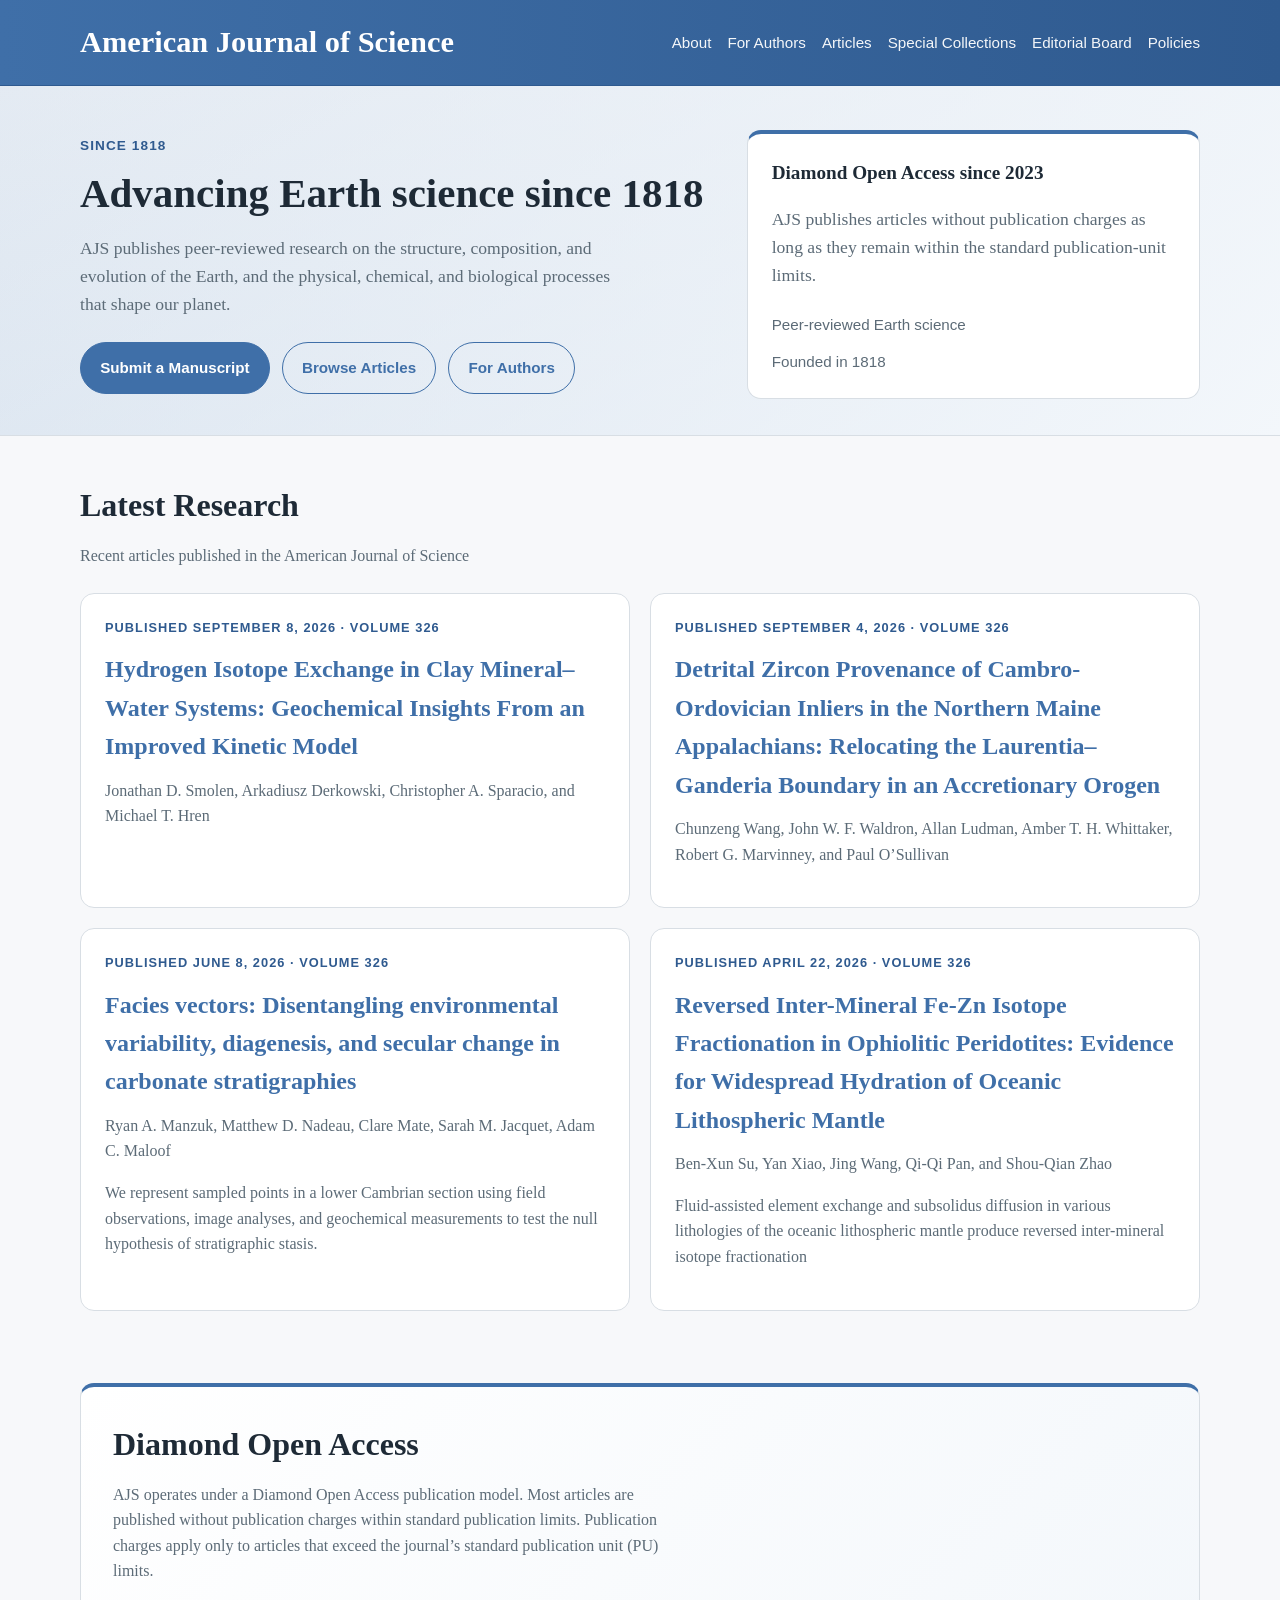
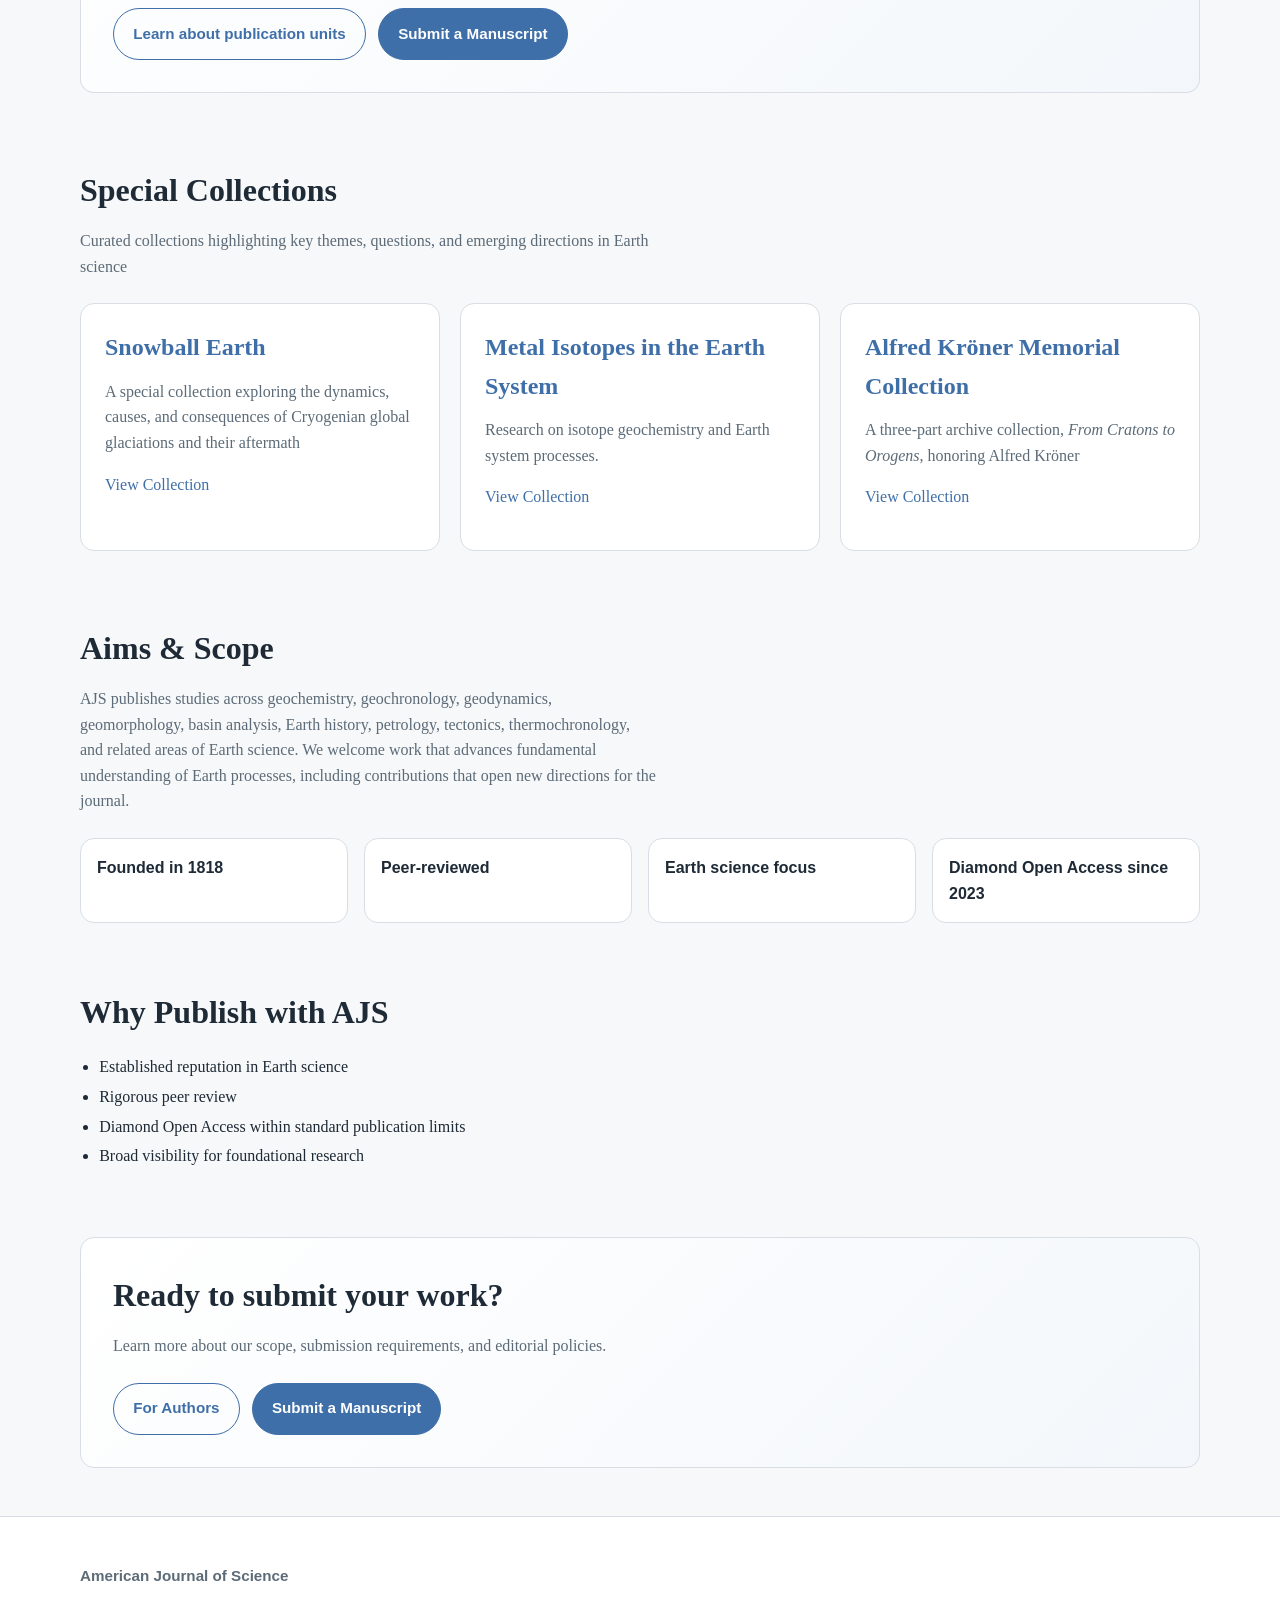
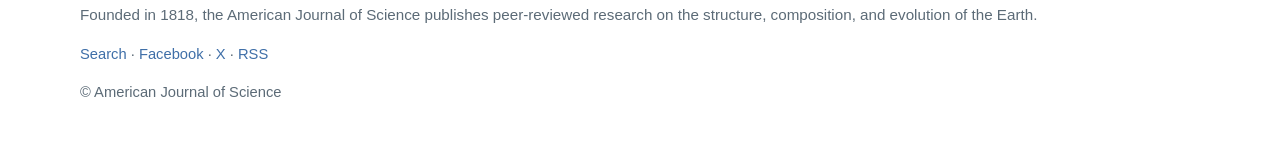
==== index.html @ d503ea94 "Update index.html" ====
<!DOCTYPE html>
<html lang="en">
<head>
  <meta charset="UTF-8" />
  <meta name="viewport" content="width=device-width, initial-scale=1.0" />
  <title>American Journal of Science</title>
  <meta
    name="description"
    content="The American Journal of Science publishes peer-reviewed research on the structure, composition, and evolution of the Earth."
  />
  <link rel="stylesheet" href="styles.css">
</head>
<body>
  <header>
    <div class="container header-inner">
      <p class="site-title">American Journal of Science</p>
      <nav aria-label="Primary">
        <ul>
          <li><a href="/about/">About</a></li>
          <li><a href="/for-authors/">For Authors</a></li>
	  <li class="nav-dropdown">
	    <a href="https://ajsonline.org/articles">Articles</a>
	    <ul class="dropdown-menu">
              <li><a href="https://ajsonline.org/articles">Latest Articles</a></li>
              <li><a href="https://ajsonline.org/issues">Issues</a></li>
              <li><a href="https://ajsonline.org/search">Search Articles</a></li>
	    </ul>
	  </li>
          <li><a href="/special-collections/">Special Collections</a></li>
          <li><a href="/editorial-board/">Editorial Board</a></li>
	  <li><a href="/policies/">Policies</a></li>
        </ul>
      </nav>
    </div>
  </header>

  <section class="hero compact-hero">
    <div class="container hero-grid">
      <div>
        <div class="eyebrow">Since 1818</div>
        <h1>Advancing Earth science since 1818</h1>
        <p>
          AJS publishes peer-reviewed research on the structure, composition, and evolution of the Earth,
          and the physical, chemical, and biological processes that shape our planet.
        </p>
        <div class="button-row">
          <a class="button primary" href="https://ajs.manuscriptmanager.net/">Submit a Manuscript</a>
          <a class="button secondary" href="https://ajsonline.org/articles">Browse Articles</a>
          <a class="button secondary" href="/for-authors/">For Authors</a>
        </div>
      </div>

      <aside class="hero-card" aria-label="Journal highlights">
        <h2>Diamond Open Access since 2023</h2>
        <p>
          AJS publishes articles without publication charges as long as they remain within the standard publication-unit limits.
        </p>
        <ul class="meta-list">
          <li>Peer-reviewed Earth science</li>
     <!--     <li>Diamond Open Access since 2023</li>
          <li>No APC within standard PU limits</li> -->
          <li>Founded in 1818</li>
        </ul>
      </aside>
    </div>
  </section>

  <main>
    <section>
      <div class="container">
        <h2 class="section-heading">Latest Research</h2>
        <p class="section-intro">
          Recent articles published in the American Journal of Science
        </p>

        <div class="cards">
	  <article class="card">
	    <div class="article-meta">
	      Published September 8, 2026 · Volume 326
	    </div>
            <h3><a href="https://ajsonline.org/article/164723">Hydrogen Isotope Exchange in Clay Mineral–Water Systems: Geochemical Insights From an Improved Kinetic Model</a></h3>
            <p>Jonathan D. Smolen, Arkadiusz Derkowski, Christopher A. Sparacio, and Michael T. Hren</p>
          </article>

	   <article class="card">
	    <div class="article-meta">
	      Published September 4, 2026 · Volume 326
	    </div>
            <h3><a href="https://ajsonline.org/article/164826">Detrital Zircon Provenance of Cambro-Ordovician Inliers in the Northern Maine Appalachians: Relocating the Laurentia–Ganderia Boundary in an Accretionary Orogen</a></h3>
            <p>Chunzeng Wang, John W. F. Waldron, Allan Ludman, Amber T. H. Whittaker, Robert G. Marvinney, and Paul O’Sullivan</p>
            <p></p>
          </article>

          <article class="card">
	    <div class="article-meta">
	      Published June 8, 2026 · Volume 326
	    </div>
            <h3><a href="https://ajsonline.org/article/161588">Facies vectors: Disentangling environmental variability, diagenesis, and secular change in carbonate stratigraphies</a></h3>
            <p>Ryan A. Manzuk, Matthew D. Nadeau, Clare Mate, Sarah M. Jacquet, Adam C. Maloof</p>
            <p>We represent sampled points in a lower Cambrian section using field observations, image analyses, and geochemical measurements to test the null hypothesis of stratigraphic stasis.</p>
          </article>
	  

	  <article class="card">
	    <div class="article-meta">
	      Published April 22, 2026 · Volume 326
	    </div>
            <h3><a href="https://ajsonline.org/article/160209">Reversed Inter-Mineral Fe-Zn Isotope Fractionation in Ophiolitic Peridotites: Evidence for Widespread Hydration of Oceanic Lithospheric Mantle</a></h3>
            <p>Ben-Xun Su, Yan Xiao, Jing Wang, Qi-Qi Pan, and Shou-Qian Zhao</p>
            <p>Fluid-assisted element exchange and subsolidus diffusion in various lithologies of the oceanic lithospheric mantle produce reversed inter-mineral isotope fractionation</p>
          </article>
	  
        </div>
      </div>
    </section>
    
    <section>
      <div class="container">
        <div class="cta-panel diamond-panel">
          <h2 class="section-heading">Diamond Open Access</h2>
          <p class="section-intro">
            AJS operates under a Diamond Open Access publication model. Most articles are published
            without publication charges within standard publication limits. Publication charges apply
            only to articles that exceed the journal’s standard publication unit (PU) limits.
          </p>
          <div class="button-row">
            <a class="button secondary" href="/for-authors/#paper-length">Learn about publication units</a>
            <a class="button primary" href="https://ajs.manuscriptmanager.net/">Submit a Manuscript</a>
          </div>
        </div>
      </div>
    </section>

    <section>
      <div class="container">
        <h2 class="section-heading">Special Collections</h2>
        <p class="section-intro">
          Curated collections highlighting key themes, questions, and emerging directions in Earth science
        </p>

        <div class="cards three-col">
          <article class="card">
            <h3><a href="/special-collections/snowball-earth/">Snowball Earth</a></h3>
            <p>
              A special collection exploring the dynamics, causes, and consequences of Cryogenian global glaciations and their aftermath
            </p>
            <p><a href="/special-collections/snowball-earth/">View Collection</a></p>
          </article>
	  <article class="card">
	    <h3><a href="/special-collections/metal-isotopes/">Metal Isotopes in the Earth System</a></h3>
	    <p>
	      Research on isotope geochemistry and Earth system processes.
	    </p>
	    <a href="/special-collections/metal-isotopes/">View Collection</a>
	  </article>
          <article class="card">
            <h3><a href="/special-collections/kroner-memorial/">Alfred Kröner Memorial Collection</a></h3>
            <p>
              A three-part archive collection, <em>From Cratons to Orogens</em>, honoring Alfred Kröner
            </p>
            <p><a href="/special-collections/kroner-memorial/">View Collection</a></p>
          </article>
        </div>
      </div>
    </section>

    <section>
      <div class="container">
        <h2 class="section-heading">Aims &amp; Scope</h2>
        <p class="section-intro">
          AJS publishes studies across geochemistry, geochronology, geodynamics,
          geomorphology, basin analysis, Earth history, petrology, tectonics,
          thermochronology, and related areas of Earth science. We welcome work
          that advances fundamental understanding of Earth processes, including
          contributions that open new directions for the journal.
        </p>
        <div class="badges">
          <div class="badge">Founded in 1818</div>
          <div class="badge">Peer-reviewed</div>
          <div class="badge">Earth science focus</div>
          <div class="badge">Diamond Open Access since 2023</div>
        </div>
      </div>
    </section>

    <section class="why-publish">
      <div class="container">
        <h2 class="section-heading">Why Publish with AJS</h2>
        <ul>
          <li>Established reputation in Earth science</li>
          <li>Rigorous peer review</li>
          <li>Diamond Open Access within standard publication limits</li>
          <li>Broad visibility for foundational research</li>
        </ul>
      </div>
    </section>

    <section>
      <div class="container">
        <div class="cta-panel">
          <h2 class="section-heading">Ready to submit your work?</h2>
          <p class="section-intro">
            Learn more about our scope, submission requirements, and editorial policies.
          </p>
          <div class="button-row">
            <a class="button secondary" href="/for-authors/">For Authors</a>
            <a class="button primary" href="https://ajs.manuscriptmanager.net/">Submit a Manuscript</a>
          </div>
        </div>
      </div>
    </section>
  </main>

  <footer>
    <div class="container">
      <p><strong>American Journal of Science</strong></p>
      <p>
        Founded in 1818, the American Journal of Science publishes peer-reviewed research
        on the structure, composition, and evolution of the Earth.
      </p>
      <p class="small-note footer-links">
      <a href="https://ajsonline.org/search">Search</a> ·
      <a href="https://www.facebook.com/AmJSci">Facebook</a> ·
      <a href="https://x.com/AmJSci">X</a> ·
      <a href="https://ajsonline.org/feed">RSS</a>
      </p>
      <p class="small-note">© American Journal of Science</p>
    </div>
  </footer>
  <button id="back-to-top" type="button">↑ Back to Top</button>
  <script src="script.js"></script>
</body>
</html>
---- styles.css ----
:root {
  --bg: #f7f8fa;
  --surface: #ffffff;
  --text: #1e2a36;
  --muted: #5c6b77;
  --border: #d8dee4;

  /* Yale-inspired palette */
  --yale-blue: #00356b;
  --accent: #3f6fa8;
  --accent-hover: #2f5a8f;
  --accent-light: #e7eff8;
  --accent-very-light: #f3f7fb;

  --max-width: 1120px;
  --radius: 14px;
}

* {
  box-sizing: border-box;
}

body {
  margin: 0;
  font-family: Georgia, "Times New Roman", serif;
  color: var(--text);
  background: var(--bg);
  line-height: 1.6;
}

a {
  color: var(--accent);
  text-decoration: none;
}

a:hover {
  text-decoration: underline;
}

.container {
  width: min(var(--max-width), calc(100% - 2rem));
  margin: 0 auto;
}

header {
  background: linear-gradient(90deg, var(--accent), var(--accent-hover));
  border-bottom: 1px solid var(--accent-hover);
}

.header-inner {
  display: flex;
  align-items: center;
  justify-content: space-between;
  gap: 1rem;
  padding: 1.15rem 0;
}

.site-title {
  font-size: 1.9rem;
  font-weight: 700;
  color: #ffffff;
  margin: 0;
}

.site-title a {
  color: #ffffff !important;
}

nav ul {
  list-style: none;
  display: flex;
  flex-wrap: wrap;
  gap: 1rem;
  padding: 0;
  margin: 0;
}

nav a {
  font-family: Arial, Helvetica, sans-serif;
  font-size: 0.95rem;
  color: #ffffff;
  opacity: 0.95;
}

nav a:hover {
  opacity: 1;
  text-decoration: underline;
}

.nav-dropdown {
  position: relative;
}

.dropdown-menu {
  display: none;
  position: absolute;
  top: 100%;
  right: 0;
  min-width: 220px;
  background: var(--surface);
  border: 1px solid var(--border);
  border-radius: var(--radius);
  box-shadow: 0 12px 30px rgba(30, 42, 54, 0.14);
  padding: 0.5rem;
  z-index: 1000;
}

.dropdown-menu li {
  width: 100%;
}

.dropdown-menu a {
  display: block;
  color: var(--text);
  opacity: 1;
  padding: 0.55rem 0.7rem;
  border-radius: 10px;
}

.dropdown-menu a:hover {
  background: var(--accent-very-light);
  text-decoration: none;
}

.nav-dropdown:hover .dropdown-menu,
.nav-dropdown:focus-within .dropdown-menu {
  display: block;
}

.hero {
  padding: 3.25rem 0 2.75rem;
  background:
    linear-gradient(135deg, rgba(63, 111, 168, 0.14), rgba(243, 247, 251, 0.98)),
    linear-gradient(to bottom, #ffffff, var(--accent-very-light));
  border-bottom: 1px solid var(--border);
}

.compact-hero {
  padding: 2.75rem 0 2.25rem;
}

.hero-grid {
  display: grid;
  grid-template-columns: 1.4fr 1fr;
  gap: 2rem;
  align-items: center;
}

.eyebrow {
  font-family: Arial, Helvetica, sans-serif;
  font-size: 0.85rem;
  text-transform: uppercase;
  letter-spacing: 0.08em;
  color: var(--accent-hover);
  margin-bottom: 0.75rem;
  font-weight: 700;
}

h1 {
  font-size: clamp(2rem, 3.2vw, 2.6rem);
  line-height: 1.2;
  margin: 0 0 1rem;
  color: var(--text);
}

.hero p {
  font-size: 1.1rem;
  max-width: 62ch;
  margin: 0 0 1.5rem;
  color: var(--muted);
}

.button-row {
  display: flex;
  flex-wrap: wrap;
  gap: 0.75rem;
  margin-top: 1rem;
}

.button {
  display: inline-block;
  padding: 0.8rem 1.2rem;
  border-radius: 999px;
  font-family: Arial, Helvetica, sans-serif;
  font-size: 0.95rem;
  font-weight: 600;
  border: 1px solid var(--accent);
  transition: background 0.2s ease, color 0.2s ease, border-color 0.2s ease;
}

.button.primary {
  background: var(--accent);
  color: #fff;
}

.button.primary:hover {
  background: var(--accent-hover);
  border-color: var(--accent-hover);
  text-decoration: none;
}

.button.secondary {
  background: transparent;
  color: var(--accent);
}

.button.secondary:hover {
  background: var(--accent-light);
  text-decoration: none;
}

.hero-card,
.panel,
.article-card,
.note-panel,
.card {
  background: var(--surface);
  border: 1px solid var(--border);
  border-radius: var(--radius);
}

.hero-card,
.panel,
.note-panel,
.card {
  padding: 1.5rem;
}

.hero-card {
  border-top: 4px solid var(--accent);
}

.hero-card h2 {
  margin-top: 0;
  font-size: 1.2rem;
}

.meta-list {
  list-style: none;
  padding: 0;
  margin: 1rem 0 0;
  display: grid;
  gap: 0.75rem;
  font-family: Arial, Helvetica, sans-serif;
  color: var(--muted);
  font-size: 0.95rem;
}

main section {
  padding: 2.25rem 0;
}

main section:first-child {
  padding-top: 2.75rem;
}

main section:last-child {
  padding-bottom: 3rem;
}

.section-heading {
  font-size: 2rem;
  margin: 0 0 0.75rem;
}

.section-intro {
  color: var(--muted);
  max-width: 72ch;
  margin: 0 0 1.5rem;
}

.badges {
  display: grid;
  grid-template-columns: repeat(4, 1fr);
  gap: 1rem;
  margin-top: 1.5rem;
}

.badge {
  background: var(--surface);
  border: 1px solid var(--border);
  border-radius: var(--radius);
  padding: 1rem;
  font-family: Arial, Helvetica, sans-serif;
  font-weight: 600;
}

.cards {
  display: grid;
  grid-template-columns: repeat(2, 1fr);
  gap: 1.25rem;
}

.cards.three-col {
  grid-template-columns: repeat(3, 1fr);
}

.card-label,
.article-meta {
  font-family: Arial, Helvetica, sans-serif;
  font-size: 0.8rem;
  text-transform: uppercase;
  letter-spacing: 0.08em;
  color: var(--accent-hover);
  margin-bottom: 0.75rem;
  font-weight: 700;
}

.card h3 {
  margin: 0 0 0.75rem;
  font-size: 1.5rem;
}

.card p {
  margin: 0 0 1rem;
  color: var(--muted);
  font-size: 1rem;
}

.why-publish {
  padding-top: 1.75rem;
  padding-bottom: 1.75rem;
}

.why-publish .container {
  background: transparent;
}

.why-publish ul {
  margin: 1rem 0 0;
  padding-left: 1.2rem;
}

.why-publish li {
  margin-bottom: 0.25rem;
}

.panel ul {
  margin: 1rem 0 0;
  padding-left: 1.2rem;
}

.cta-panel {
  background: linear-gradient(135deg, var(--surface), var(--accent-very-light));
  border: 1px solid var(--border);
  border-radius: var(--radius);
  padding: 2rem;
}

.diamond-panel {
  border-top: 4px solid var(--accent);
}

.two-column {
  display: grid;
  grid-template-columns: 1.2fr 0.8fr;
  gap: 1.5rem;
  align-items: start;
}

.panel h3 {
  margin-top: 0;
  margin-bottom: 0.75rem;
  font-size: 1.35rem;
}

.panel p,
.panel li {
  color: var(--muted);
}

.articles {
  display: grid;
  gap: 1rem;
}

.article-card {
  padding: 1.25rem;
}

.article-card h3 {
  margin: 0 0 0.5rem;
  font-size: 1.25rem;
}

.article-card p {
  margin: 0.35rem 0;
  color: var(--muted);
}

.small-note {
  font-family: Arial, Helvetica, sans-serif;
  font-size: 0.92rem;
  color: var(--muted);
}

footer {
  border-top: 1px solid var(--border);
  background: var(--surface);
  padding: 2rem 0;
  font-family: Arial, Helvetica, sans-serif;
  font-size: 0.95rem;
  color: var(--muted);
}

#back-to-top {
  position: fixed;
  right: 1.5rem;
  bottom: 1.5rem;
  z-index: 999;
  opacity: 0;
  pointer-events: none;
  transform: translateY(10px);
  background: rgba(231, 239, 248, 0.92);
  color: var(--accent-hover);
  border: 1px solid var(--border);
  border-radius: 16px;
  padding: 0.8rem 1rem;
  font-family: Arial, Helvetica, sans-serif;
  font-size: 0.95rem;
  font-weight: 700;
  cursor: pointer;
  box-shadow: 0 8px 24px rgba(30, 42, 54, 0.12);
  transition: opacity 0.2s ease, transform 0.2s ease, background 0.2s ease;
}

#back-to-top.show {
  opacity: 1;
  pointer-events: auto;
  transform: translateY(0);
}

#back-to-top:hover {
  background: var(--accent-light);
}

@media (max-width: 900px) {
  .hero-grid,
  .badges,
  .cards,
  .cards.three-col,
  .two-column {
    grid-template-columns: 1fr;
  }

  .header-inner {
    flex-direction: column;
    align-items: flex-start;
  }

  .dropdown-menu {
    position: static;
    box-shadow: none;
    margin-top: 0.5rem;
  }
}
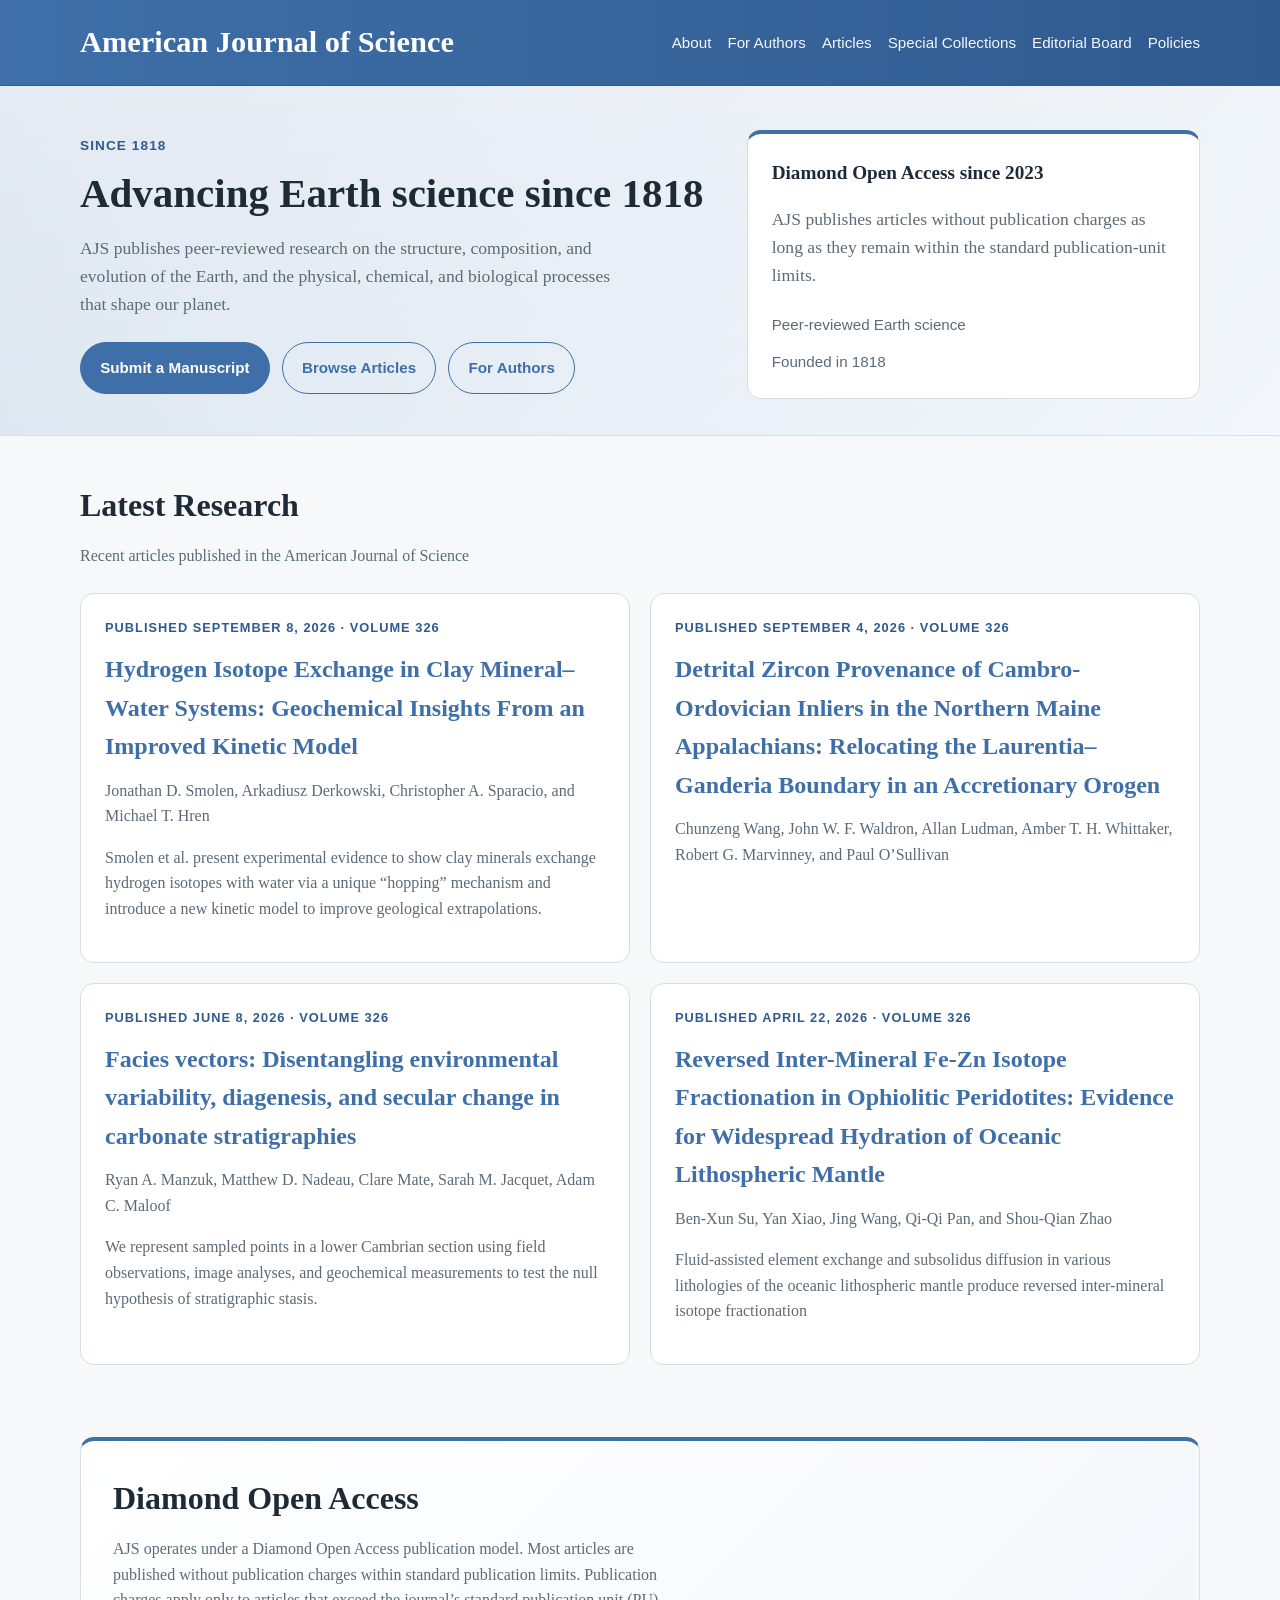
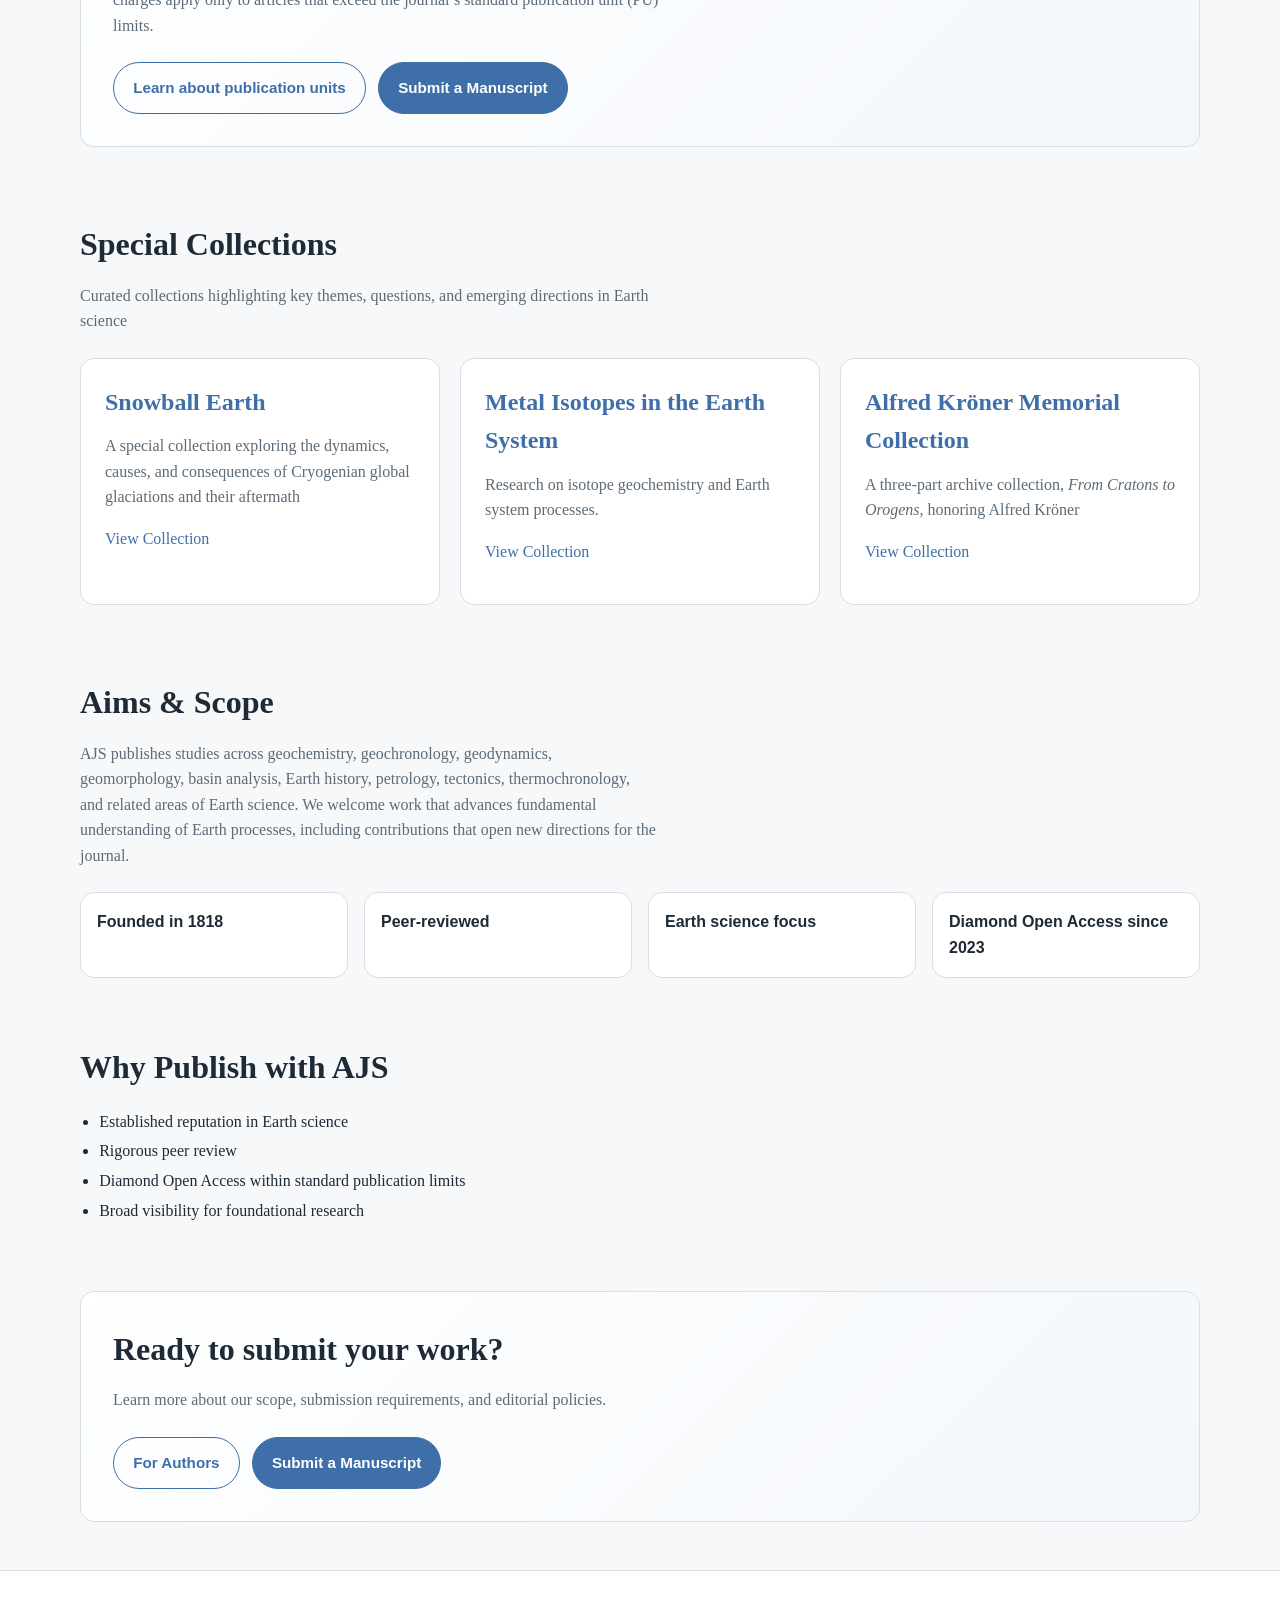
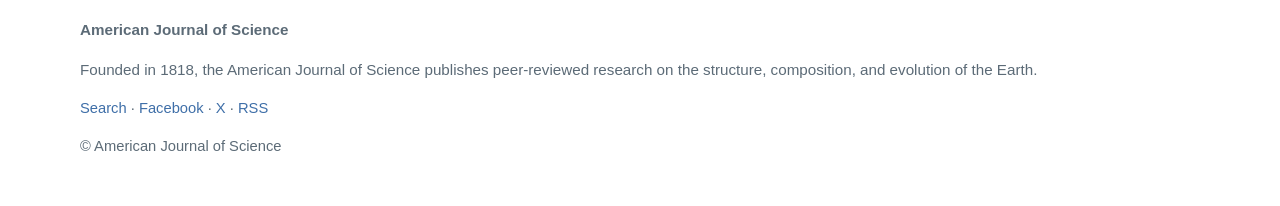
==== commit 1c8a0892: "Update index.html" ====
--- a/index.html
+++ b/index.html
@@ -80,8 +80,10 @@
 	    </div>
             <h3><a href="https://ajsonline.org/article/164723">Hydrogen Isotope Exchange in Clay Mineral–Water Systems: Geochemical Insights From an Improved Kinetic Model</a></h3>
             <p>Jonathan D. Smolen, Arkadiusz Derkowski, Christopher A. Sparacio, and Michael T. Hren</p>
-          </article>
-
+	    <p>Smolen et al. present experimental evidence to show clay minerals exchange hydrogen isotopes with water via a unique “hopping” mechanism and introduce a new kinetic model to improve geological extrapolations.</p>
+          </article>
+
+	  
 	   <article class="card">
 	    <div class="article-meta">
 	      Published September 4, 2026 · Volume 326
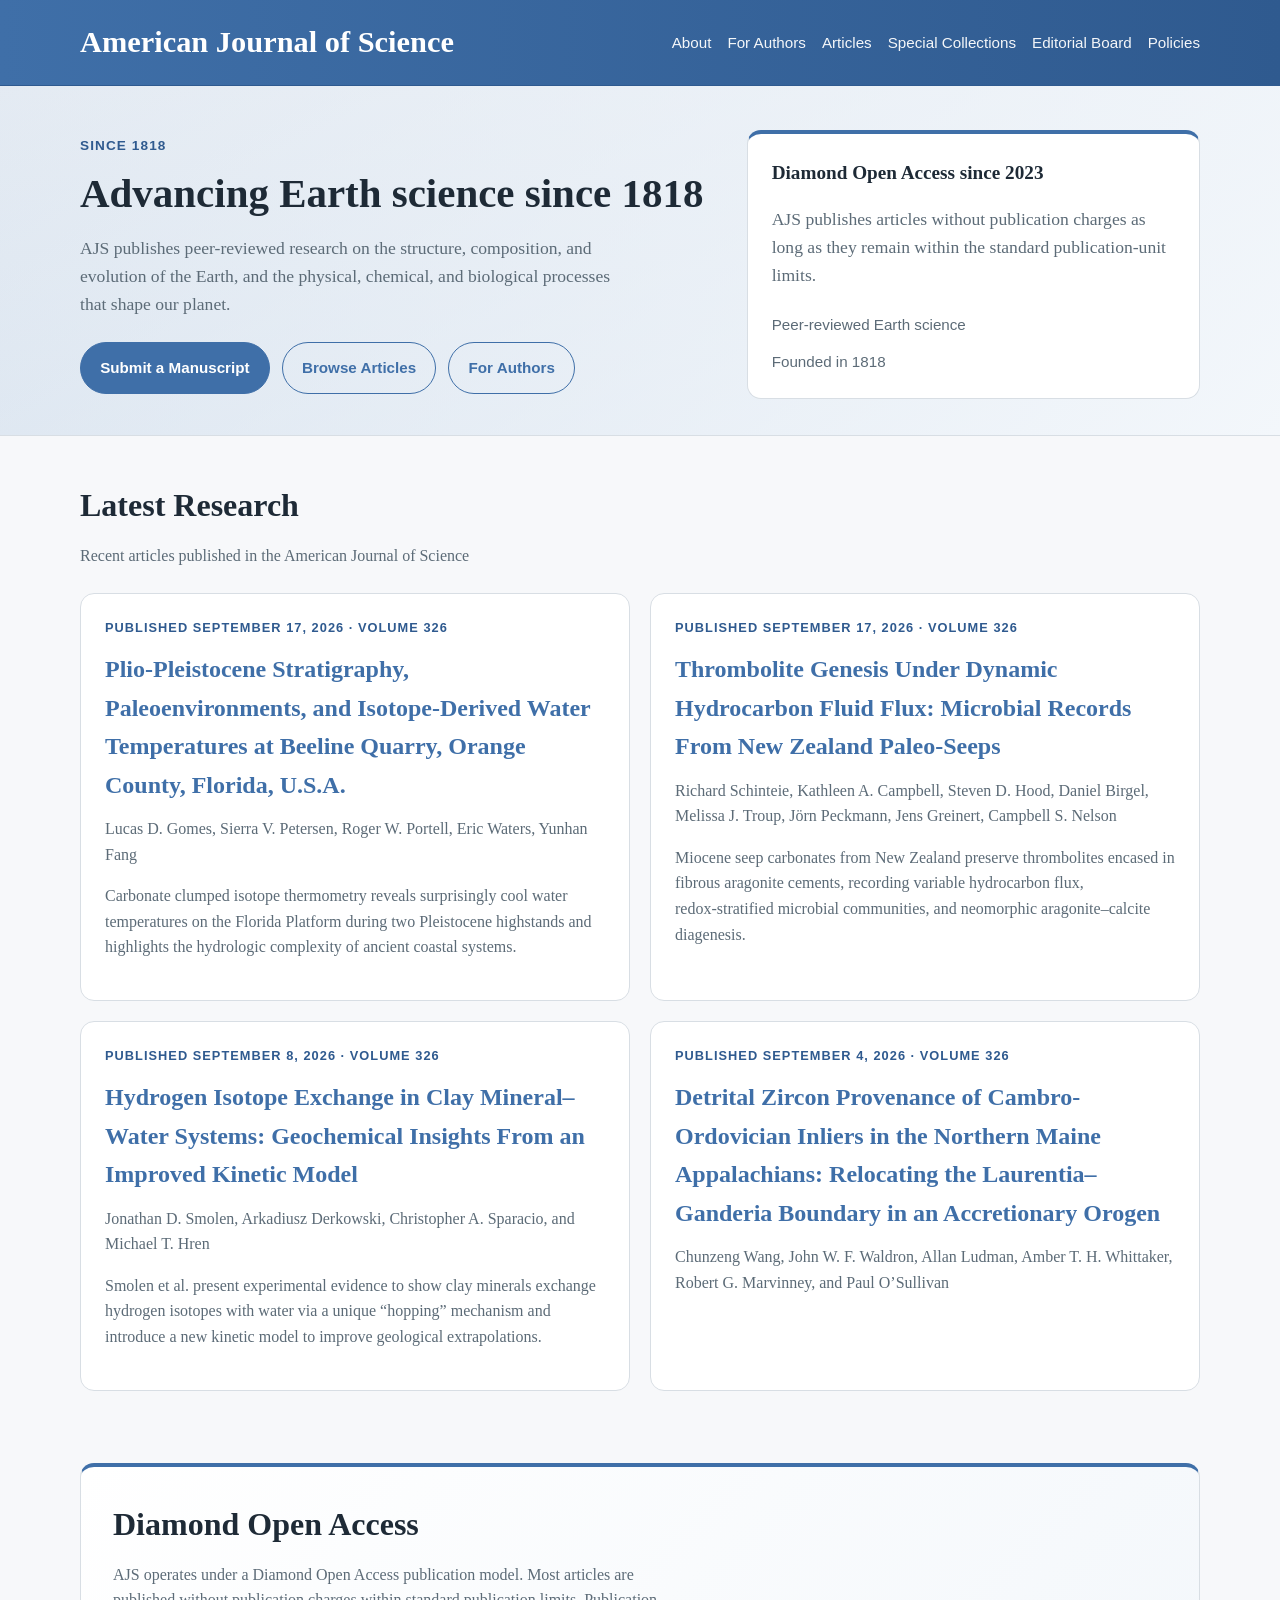
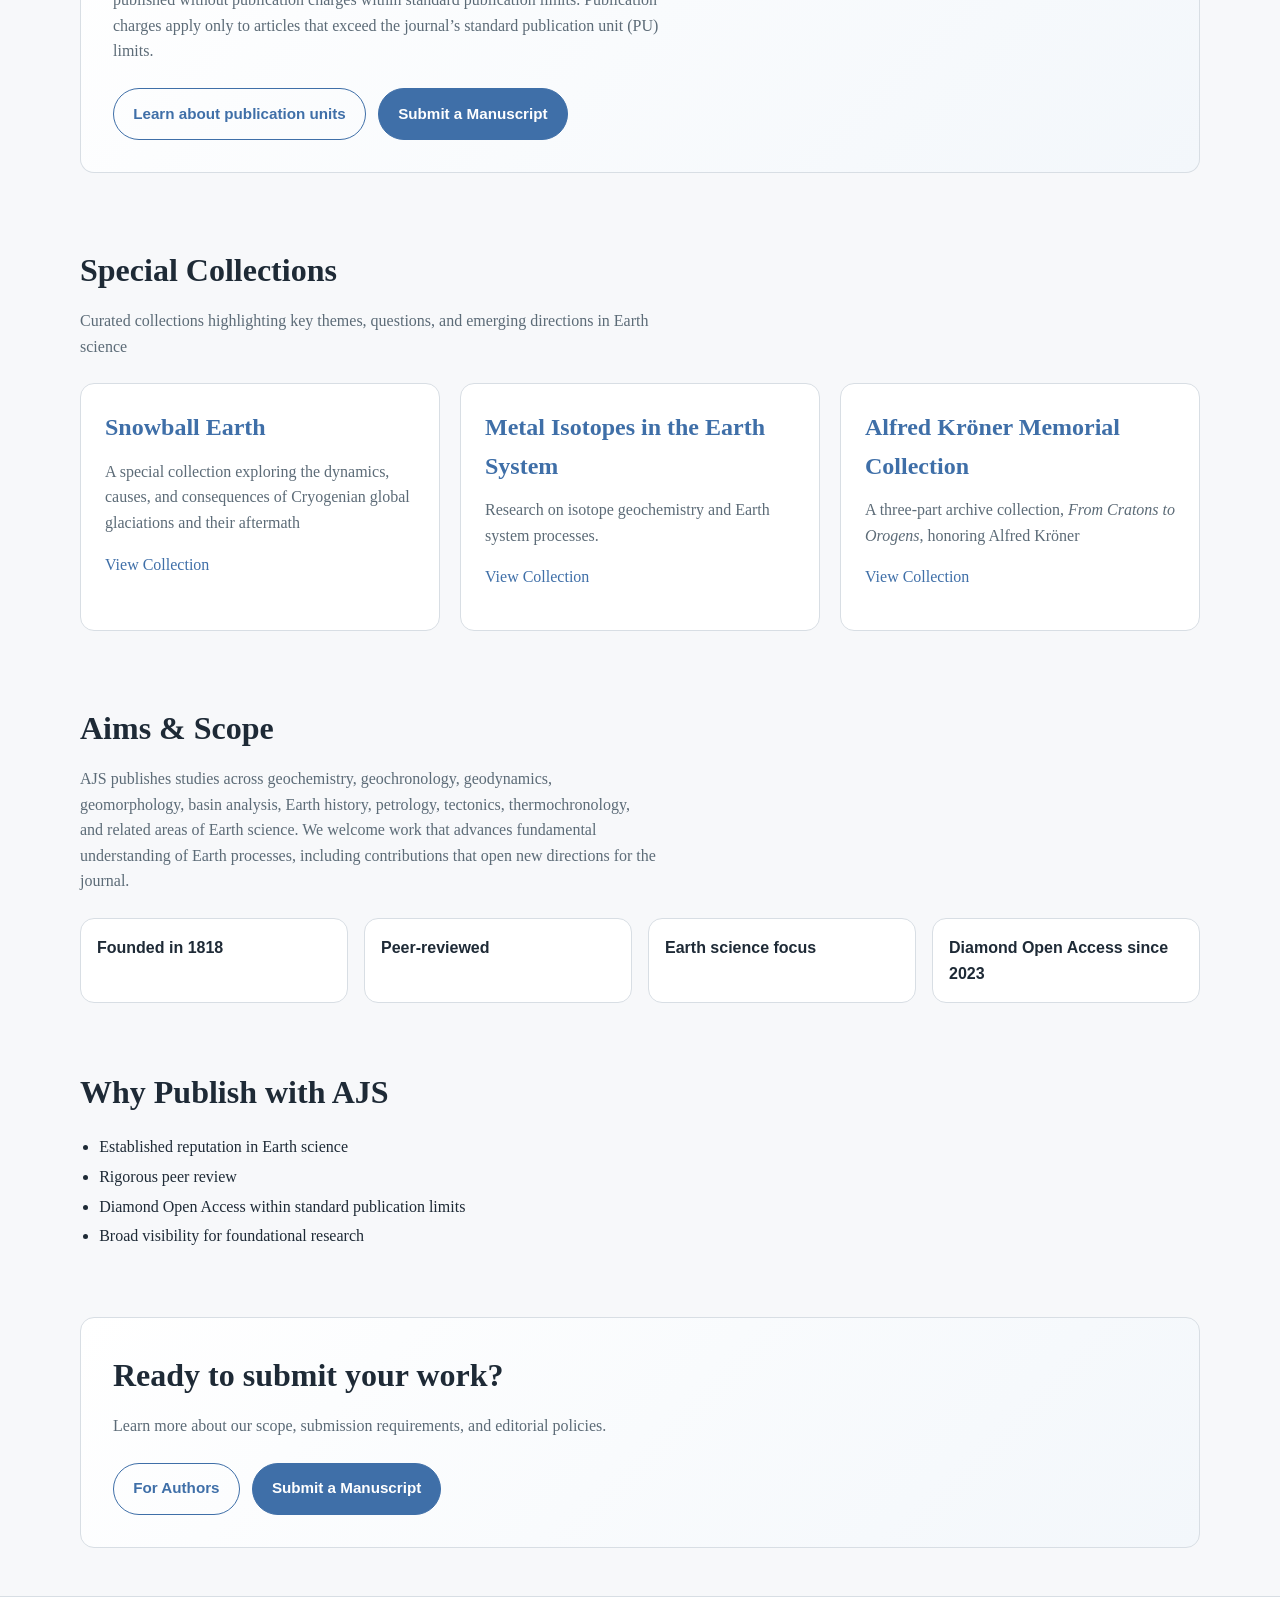
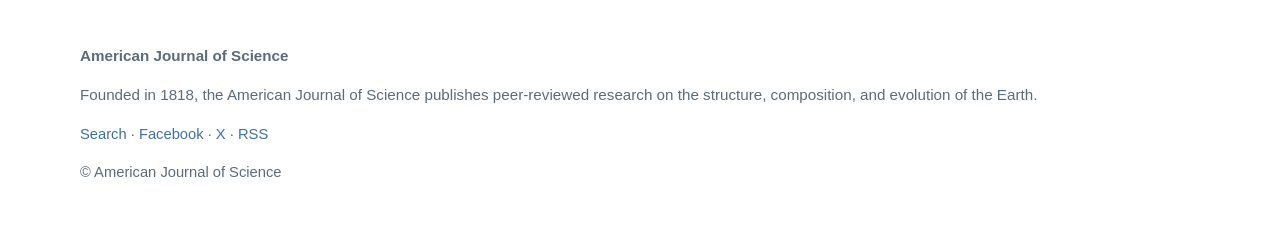
==== commit 80a29362: "update 9/17/2026" ====
--- a/index.html
+++ b/index.html
@@ -74,6 +74,26 @@
         </p>
 
         <div class="cards">
+	  
+          <article class="card">
+	    <div class="article-meta">
+	      Published September 17, 2026 · Volume 326
+	    </div>
+            <h3><a href="https://ajsonline.org/article/167511">Plio-Pleistocene Stratigraphy, Paleoenvironments, and Isotope-Derived Water Temperatures at Beeline Quarry, Orange County, Florida, U.S.A.</a></h3>
+            <p>Lucas D. Gomes, Sierra V. Petersen, Roger W. Portell, Eric Waters, Yunhan Fang</p>
+            <p>Carbonate clumped isotope thermometry reveals surprisingly cool water temperatures on the Florida Platform during two Pleistocene highstands and highlights the hydrologic complexity of ancient coastal systems.</p>
+          </article>
+	  
+
+	  <article class="card">
+	    <div class="article-meta">
+	      Published September 17, 2026 · Volume 326
+	    </div>
+            <h3><a href="https://ajsonline.org/article/166129">Thrombolite Genesis Under Dynamic Hydrocarbon Fluid Flux: Microbial Records From New Zealand Paleo-Seeps</a></h3>
+            <p>Richard Schinteie, Kathleen A. Campbell, Steven D. Hood, Daniel Birgel, Melissa J. Troup, Jörn Peckmann, Jens Greinert, Campbell S. Nelson</p>
+            <p>Miocene seep carbonates from New Zealand preserve thrombolites encased in fibrous aragonite cements, recording variable hydrocarbon flux, redox‑stratified microbial communities, and neomorphic aragonite–calcite diagenesis.</p>
+          </article>
+
 	  <article class="card">
 	    <div class="article-meta">
 	      Published September 8, 2026 · Volume 326
@@ -93,24 +113,7 @@
             <p></p>
           </article>
 
-          <article class="card">
-	    <div class="article-meta">
-	      Published June 8, 2026 · Volume 326
-	    </div>
-            <h3><a href="https://ajsonline.org/article/161588">Facies vectors: Disentangling environmental variability, diagenesis, and secular change in carbonate stratigraphies</a></h3>
-            <p>Ryan A. Manzuk, Matthew D. Nadeau, Clare Mate, Sarah M. Jacquet, Adam C. Maloof</p>
-            <p>We represent sampled points in a lower Cambrian section using field observations, image analyses, and geochemical measurements to test the null hypothesis of stratigraphic stasis.</p>
-          </article>
-	  
-
-	  <article class="card">
-	    <div class="article-meta">
-	      Published April 22, 2026 · Volume 326
-	    </div>
-            <h3><a href="https://ajsonline.org/article/160209">Reversed Inter-Mineral Fe-Zn Isotope Fractionation in Ophiolitic Peridotites: Evidence for Widespread Hydration of Oceanic Lithospheric Mantle</a></h3>
-            <p>Ben-Xun Su, Yan Xiao, Jing Wang, Qi-Qi Pan, and Shou-Qian Zhao</p>
-            <p>Fluid-assisted element exchange and subsolidus diffusion in various lithologies of the oceanic lithospheric mantle produce reversed inter-mineral isotope fractionation</p>
-          </article>
+
 	  
         </div>
       </div>
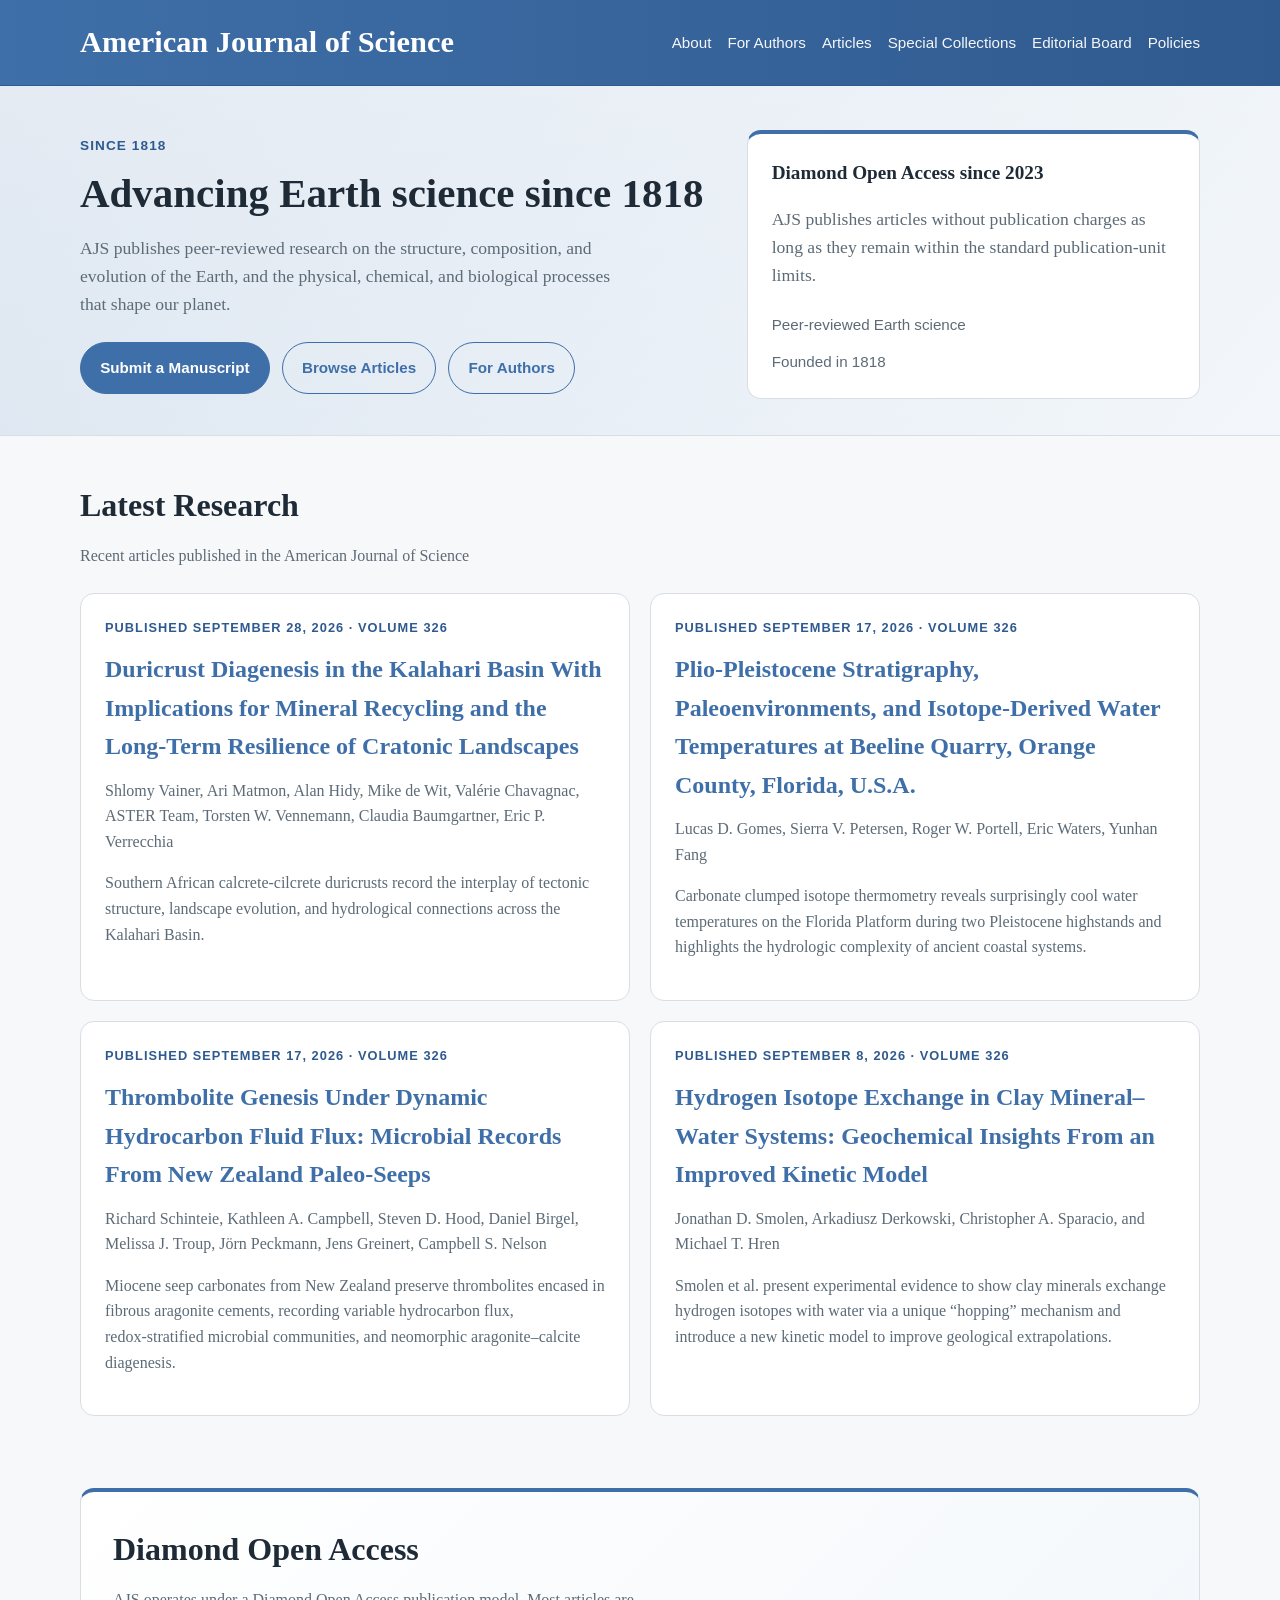
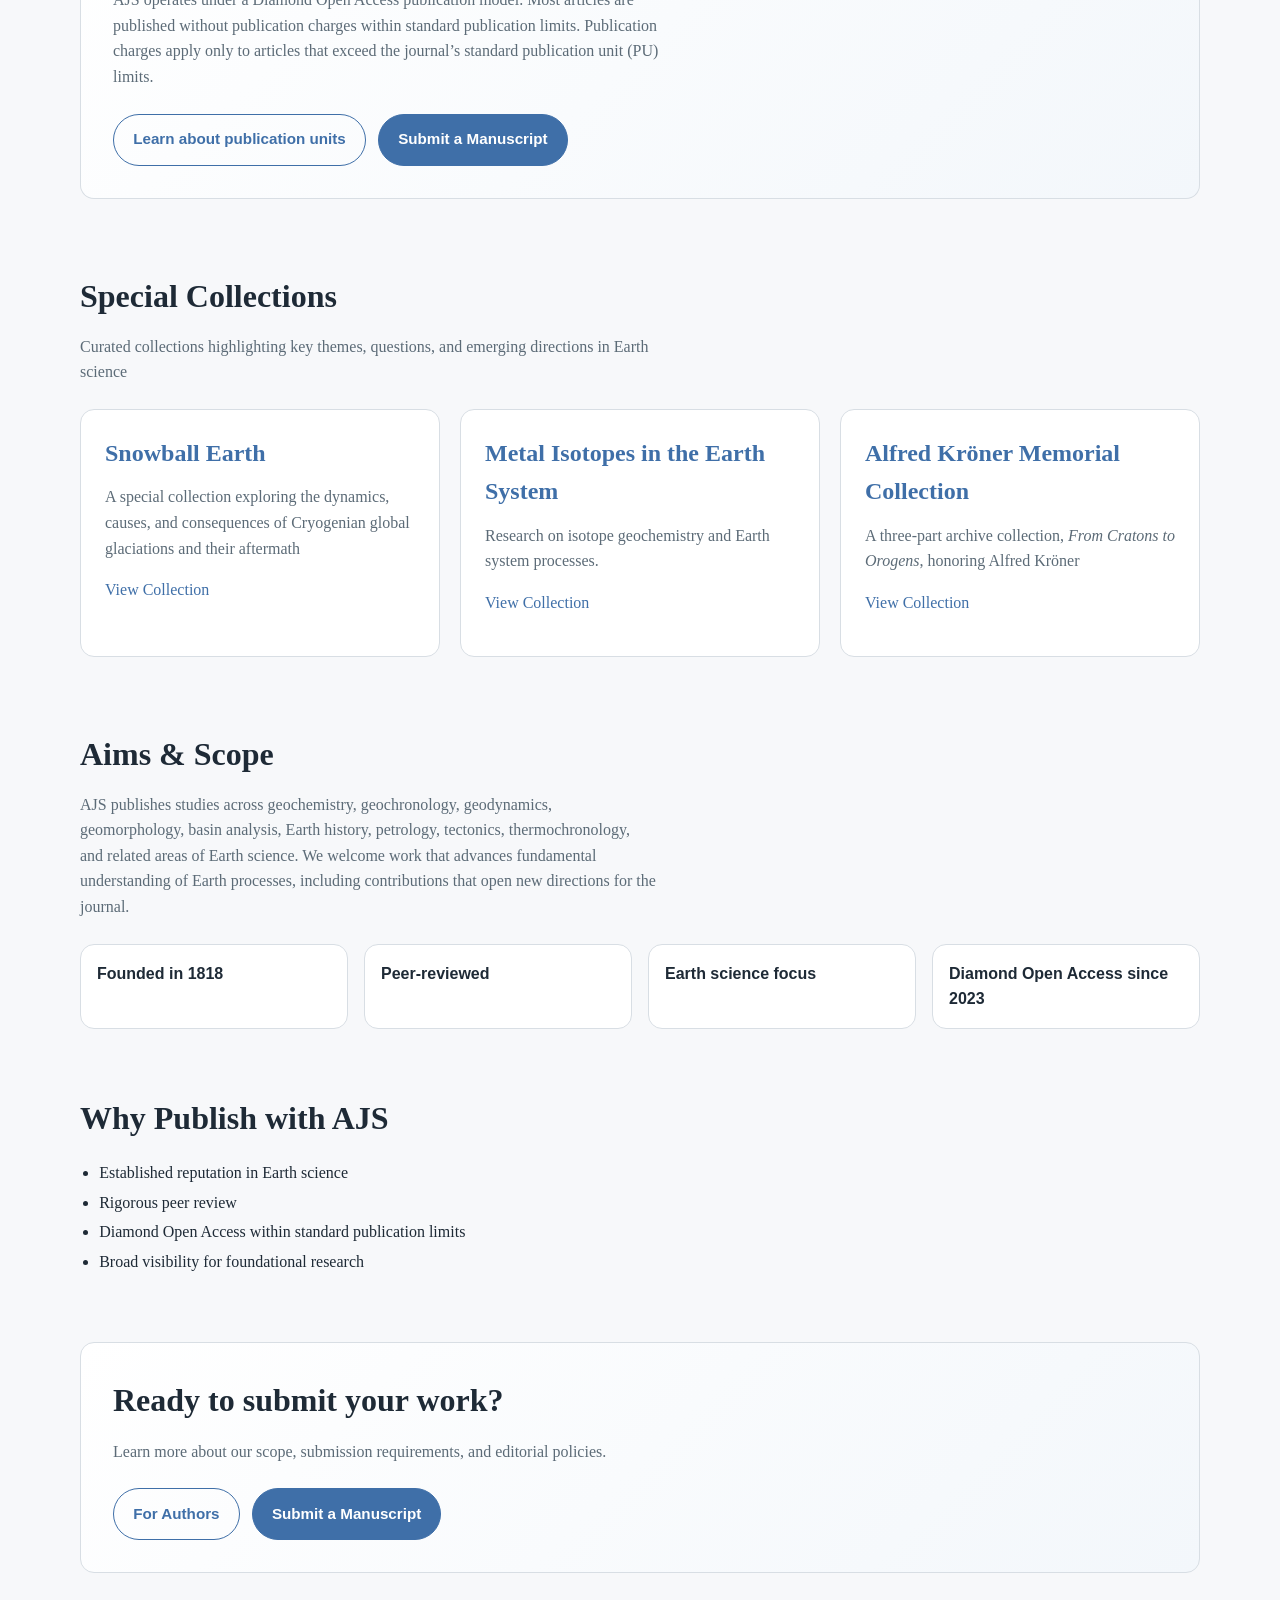
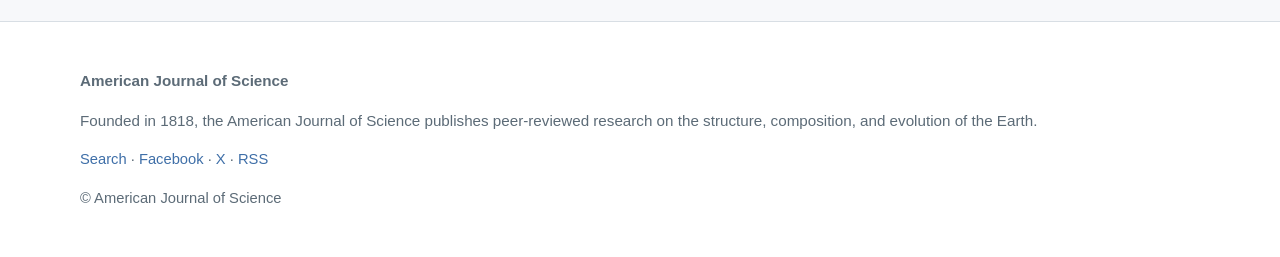
==== commit b75c48cf: "Update index.html" ====
--- a/index.html
+++ b/index.html
@@ -74,6 +74,15 @@
         </p>
 
         <div class="cards">
+
+	  <article class="card">
+	    <div class="article-meta">
+	      Published September 28, 2026 · Volume 326
+	    </div>
+            <h3><a href="https://ajsonline.org/article/168523">Duricrust Diagenesis in the Kalahari Basin With Implications for Mineral Recycling and the Long-Term Resilience of Cratonic Landscapes</a></h3>
+            <p>Shlomy Vainer, Ari Matmon, Alan Hidy, Mike de Wit, Valérie Chavagnac, ASTER Team, Torsten W. Vennemann, Claudia Baumgartner, Eric P. Verrecchia</p>
+            <p>Southern African calcrete-cilcrete duricrusts record the interplay of tectonic structure,  landscape evolution, and hydrological connections across the Kalahari Basin.</p>
+          </article>
 	  
           <article class="card">
 	    <div class="article-meta">
@@ -104,14 +113,6 @@
           </article>
 
 	  
-	   <article class="card">
-	    <div class="article-meta">
-	      Published September 4, 2026 · Volume 326
-	    </div>
-            <h3><a href="https://ajsonline.org/article/164826">Detrital Zircon Provenance of Cambro-Ordovician Inliers in the Northern Maine Appalachians: Relocating the Laurentia–Ganderia Boundary in an Accretionary Orogen</a></h3>
-            <p>Chunzeng Wang, John W. F. Waldron, Allan Ludman, Amber T. H. Whittaker, Robert G. Marvinney, and Paul O’Sullivan</p>
-            <p></p>
-          </article>
 
 
 	  
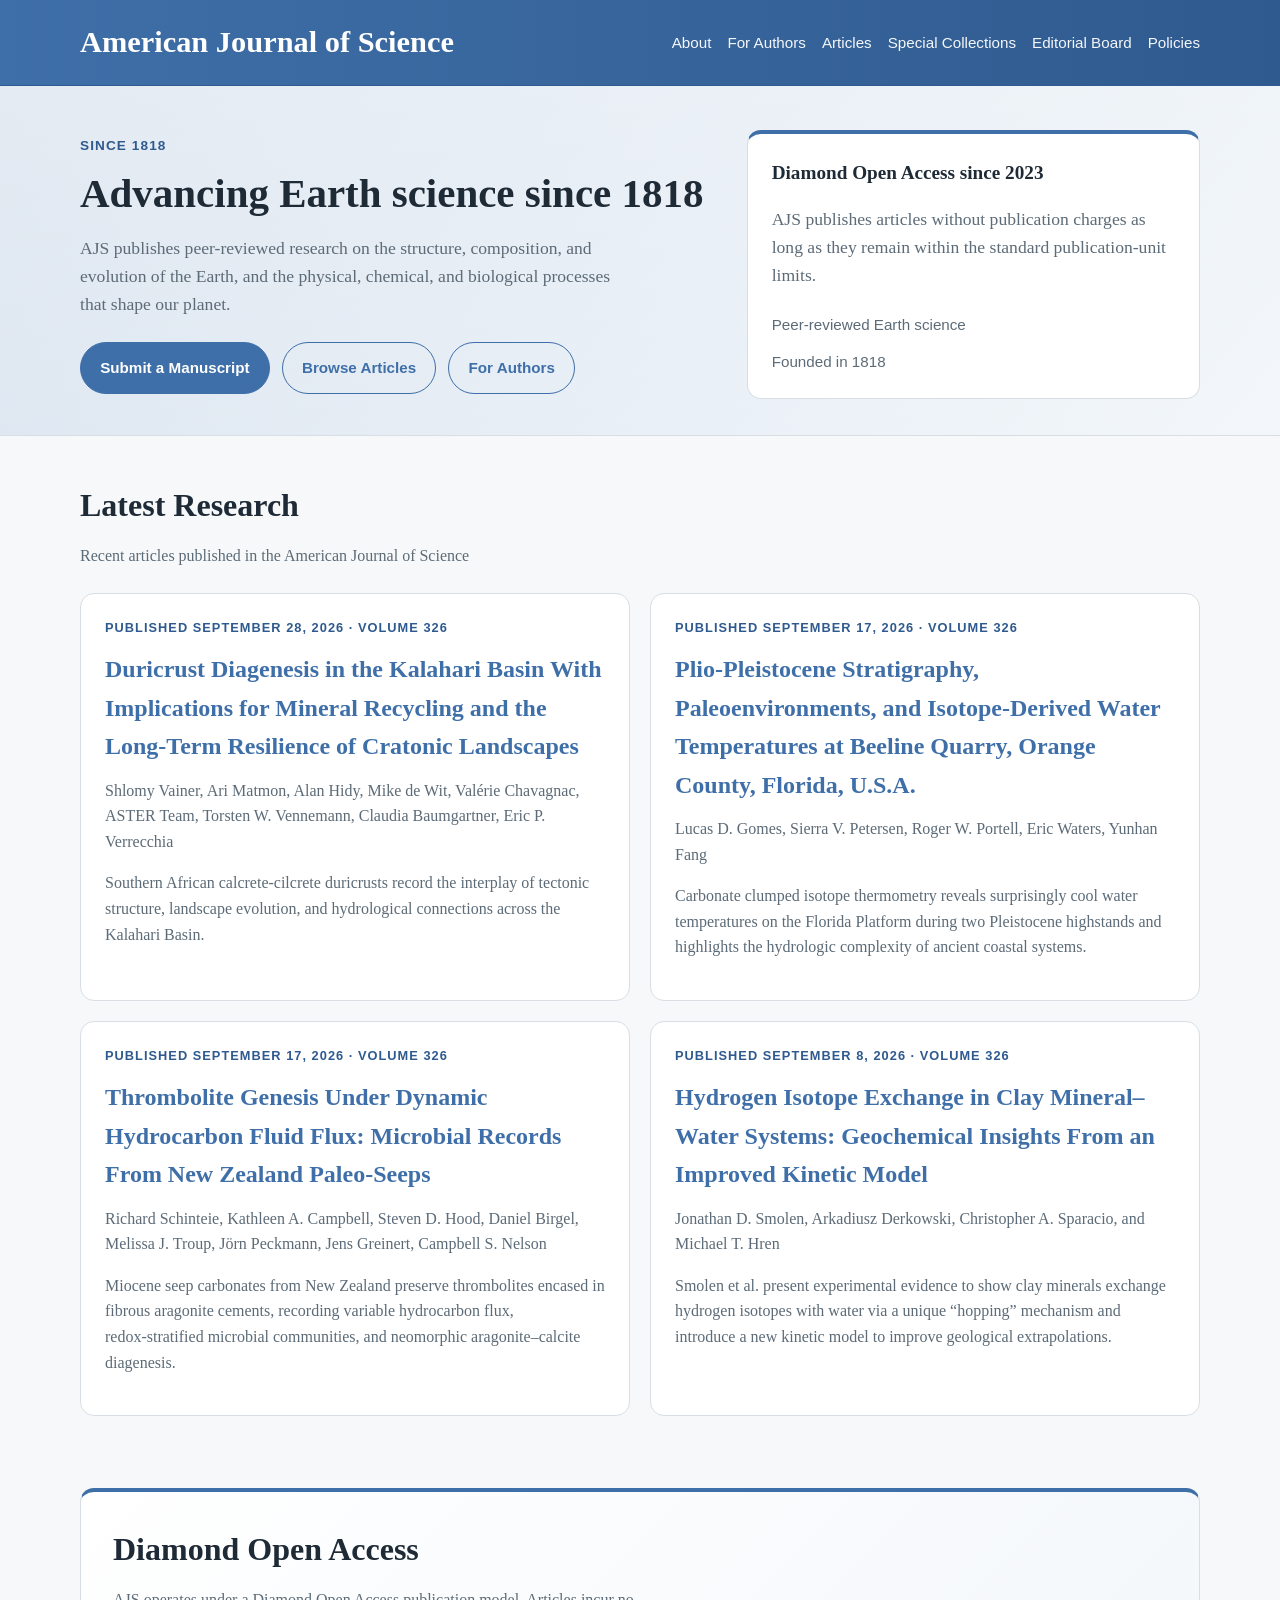
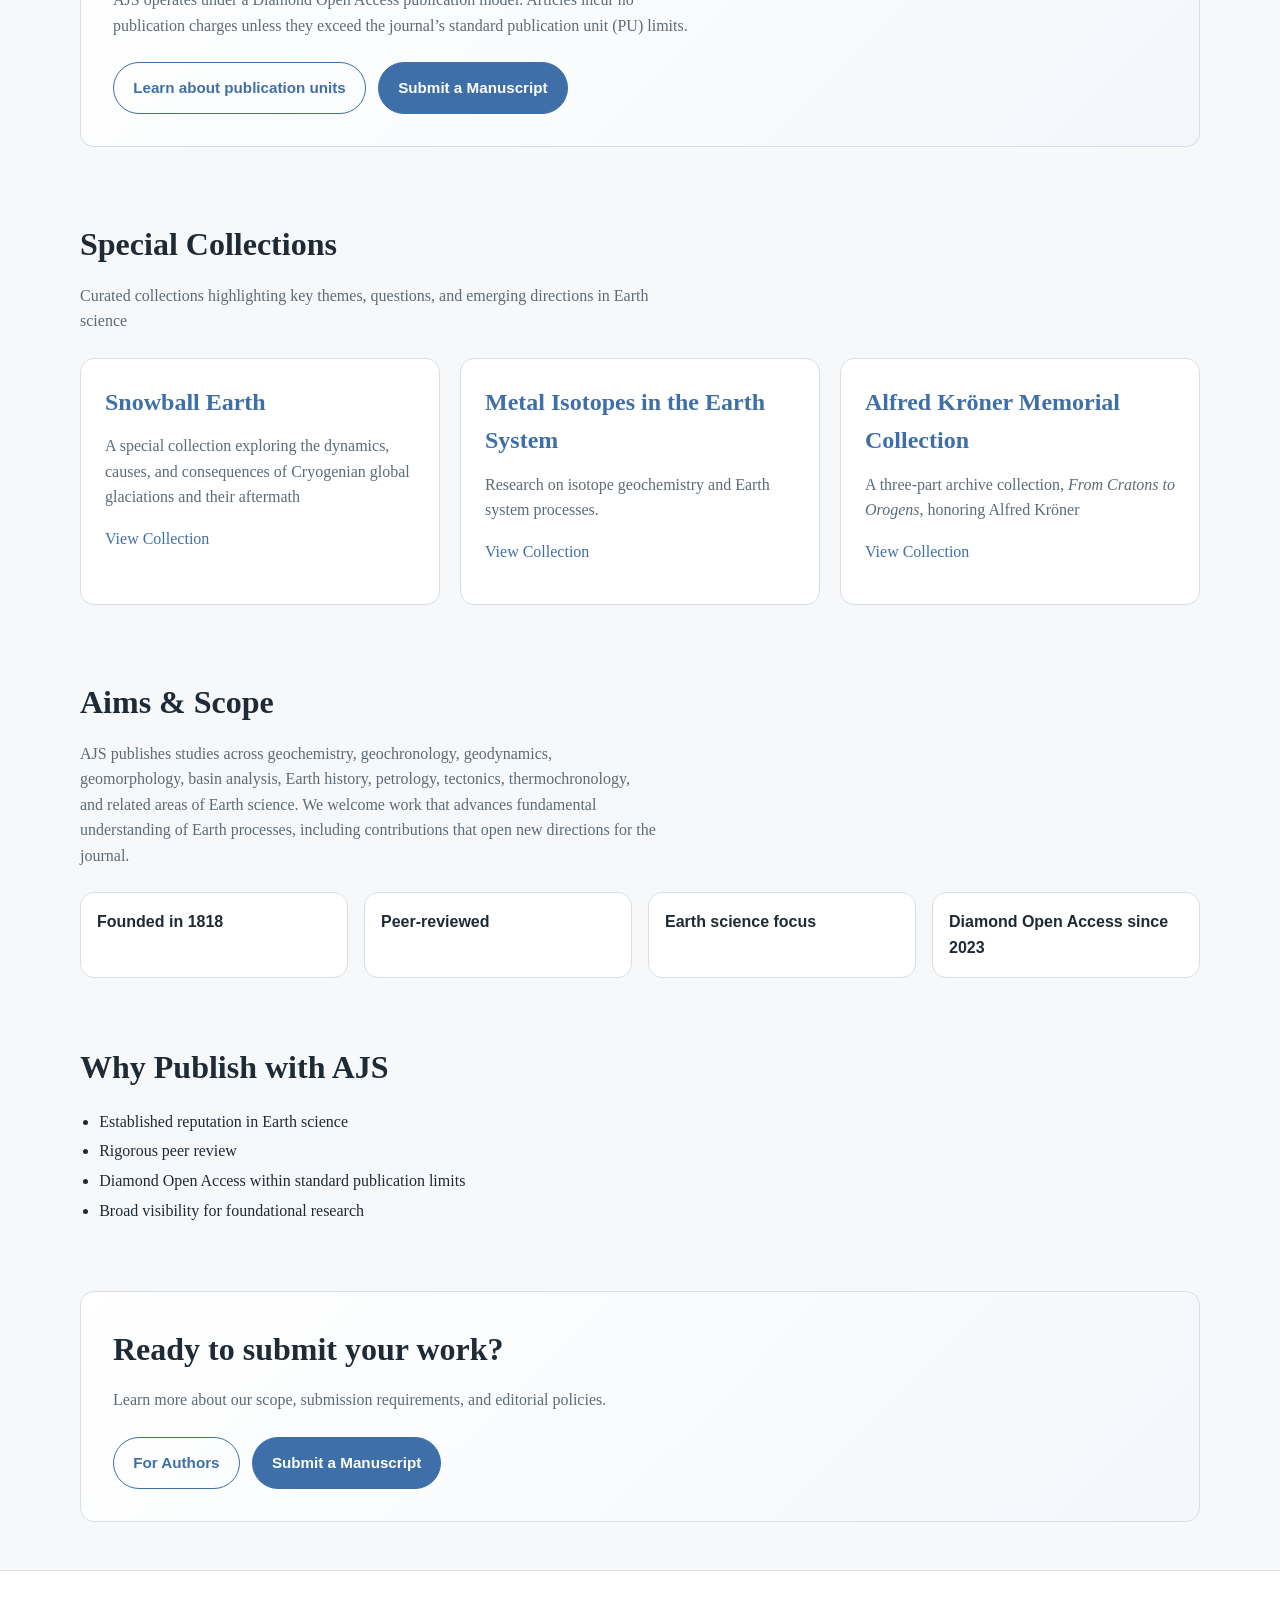
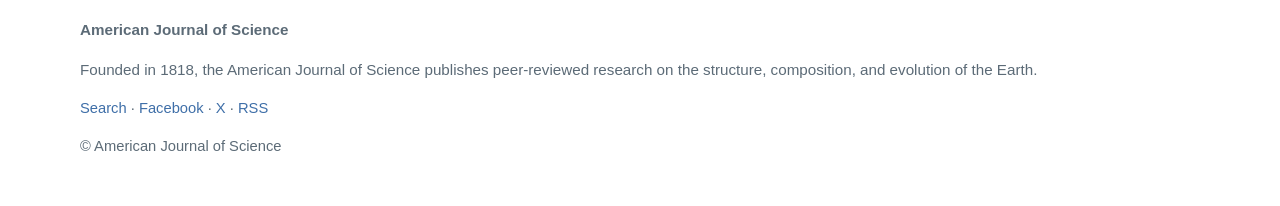
==== commit 2ecbc402: "update for-authors" ====
--- a/index.html
+++ b/index.html
@@ -125,9 +125,8 @@
         <div class="cta-panel diamond-panel">
           <h2 class="section-heading">Diamond Open Access</h2>
           <p class="section-intro">
-            AJS operates under a Diamond Open Access publication model. Most articles are published
-            without publication charges within standard publication limits. Publication charges apply
-            only to articles that exceed the journal’s standard publication unit (PU) limits.
+            AJS operates under a Diamond Open Access publication model. Articles incur no publication charges unless they exceed the journal’s standard publication unit (PU) limits.
+
           </p>
           <div class="button-row">
             <a class="button secondary" href="/for-authors/#paper-length">Learn about publication units</a>
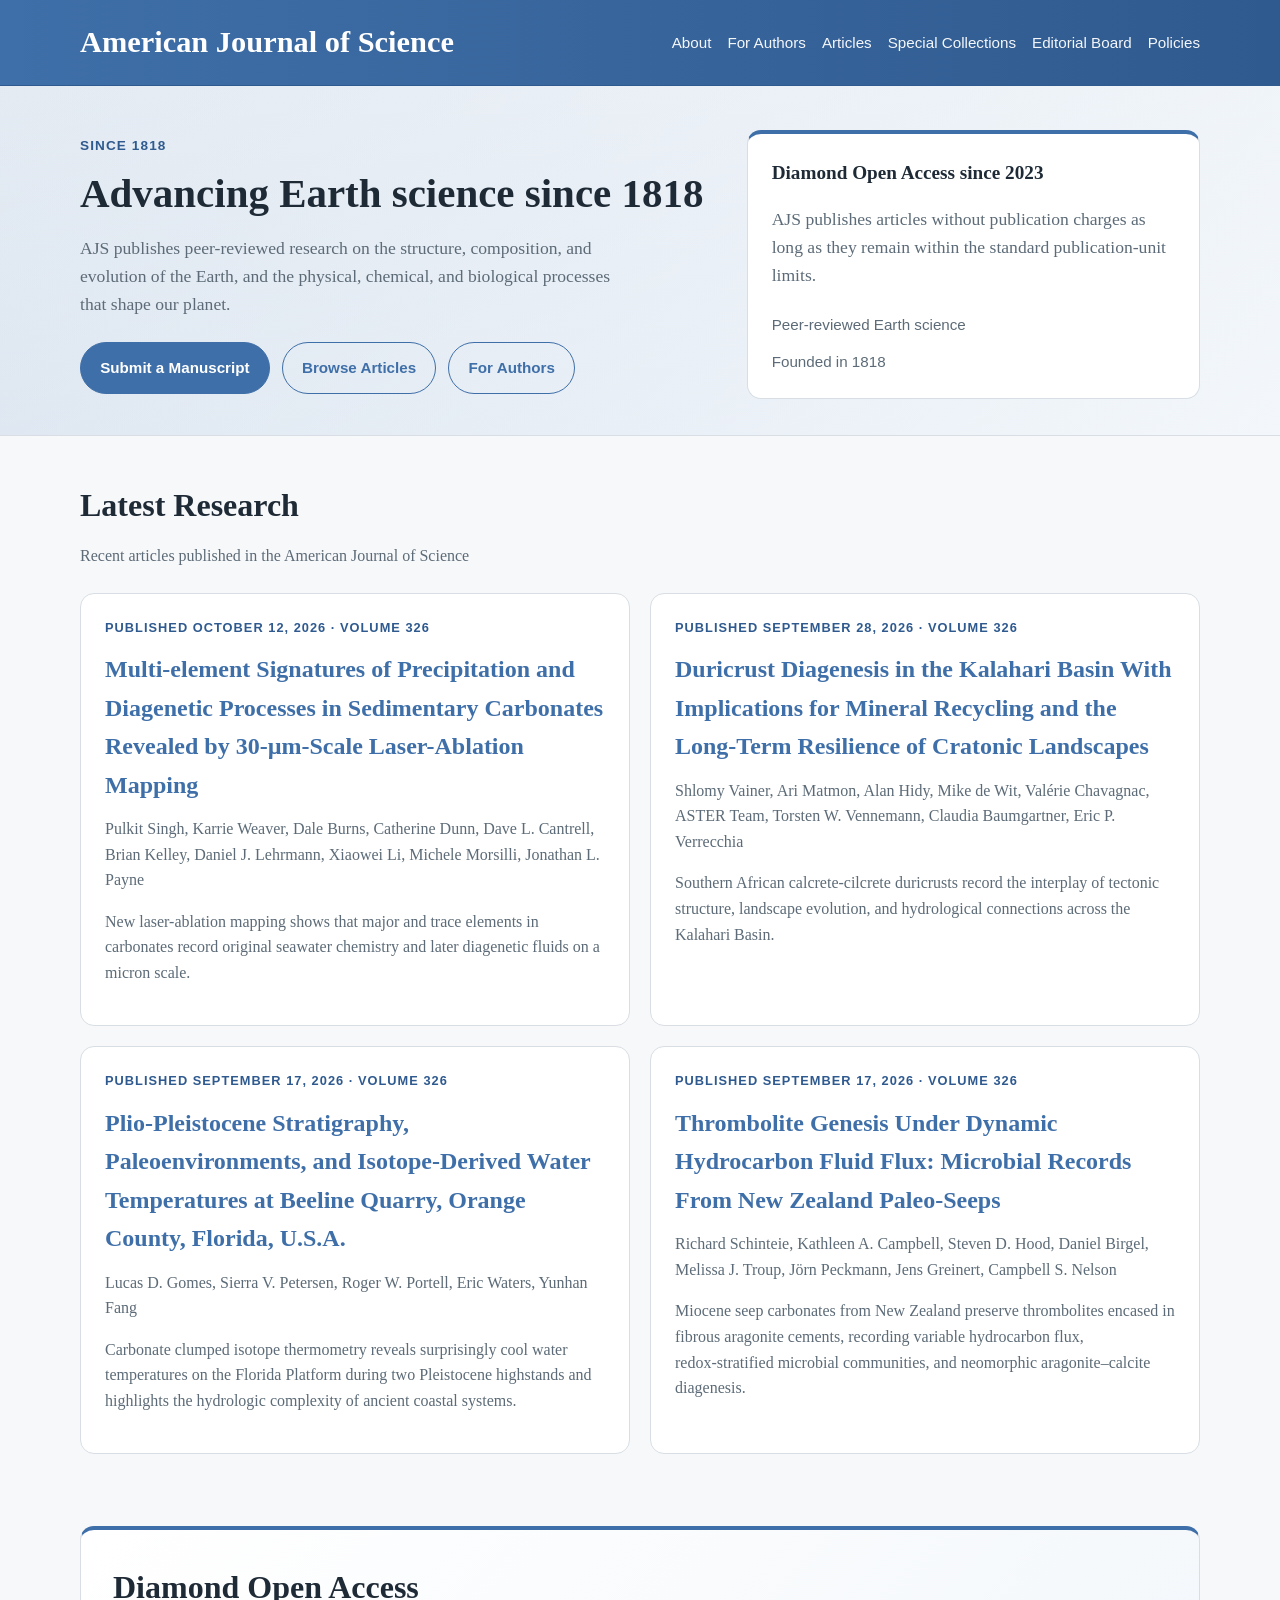
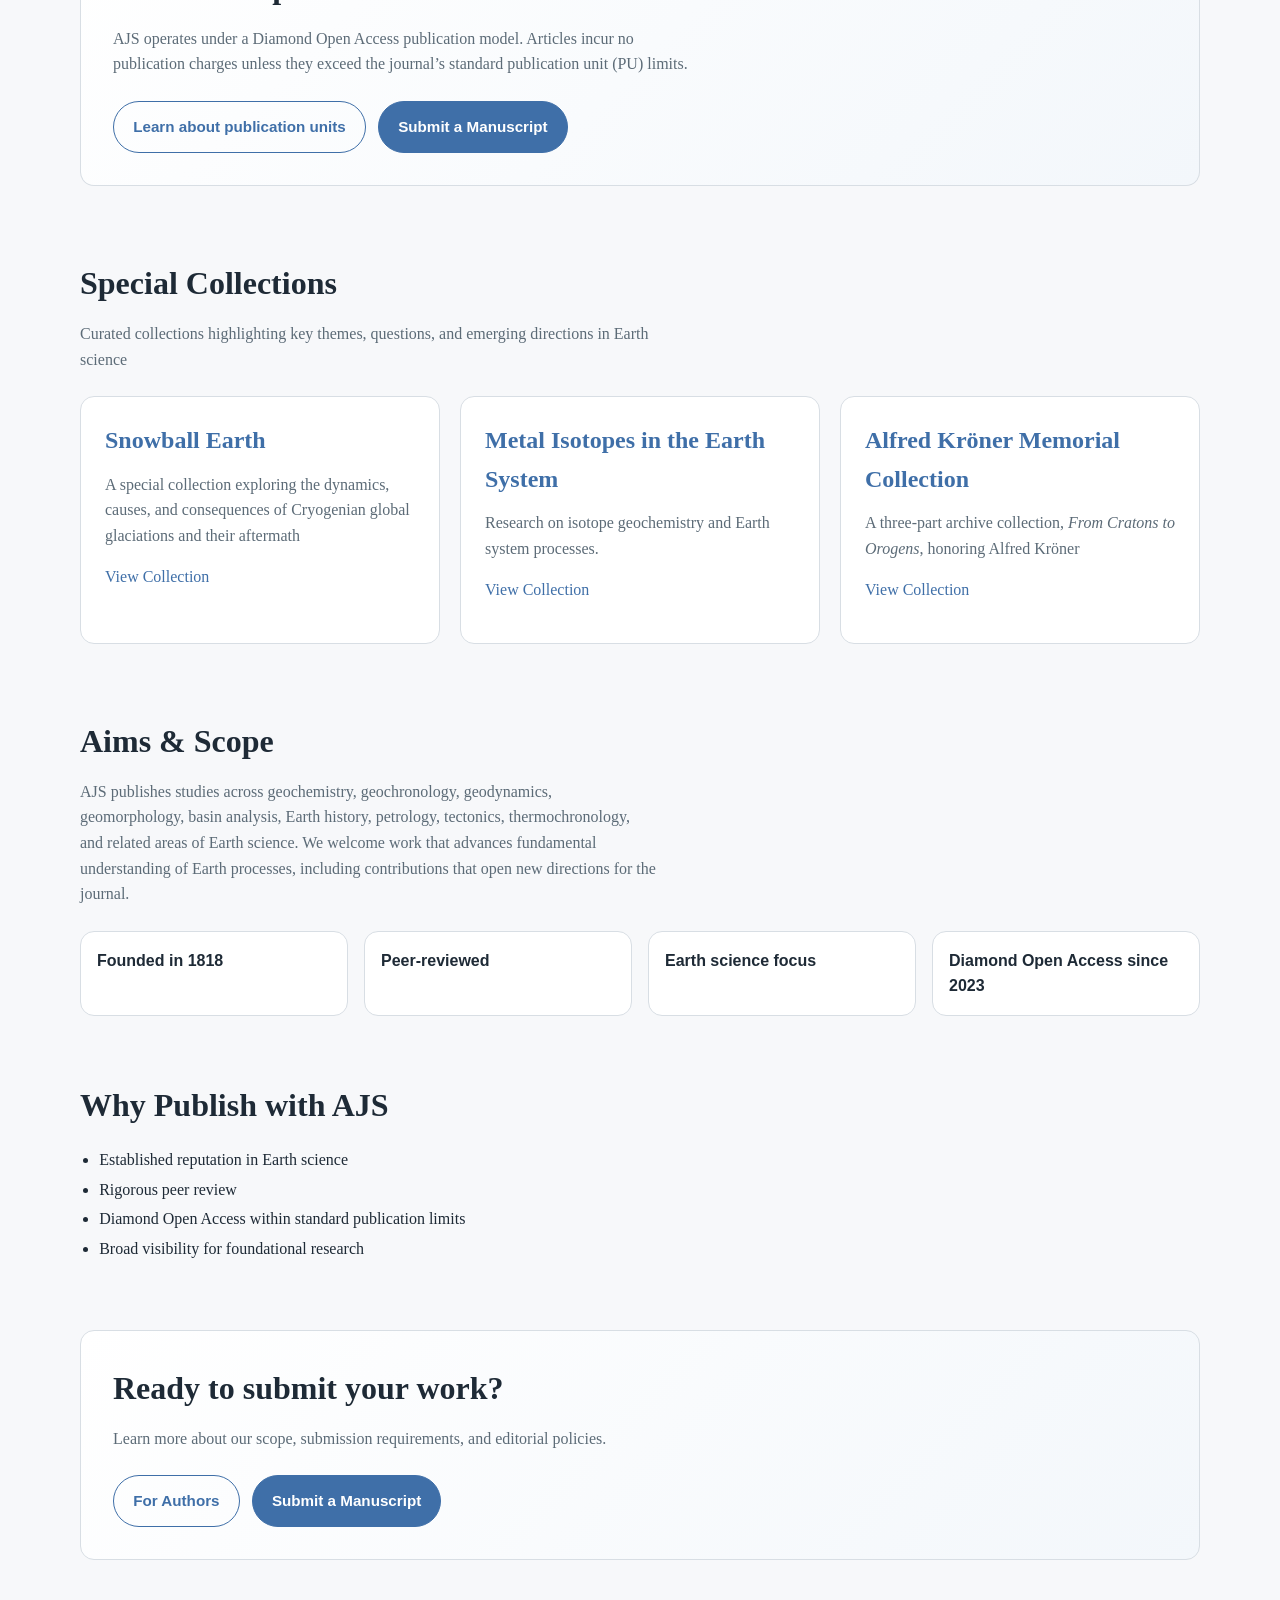
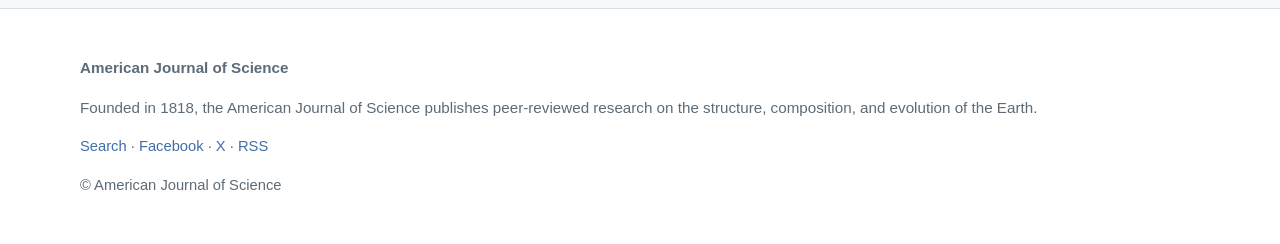
==== commit cd349a9c: "new manuscript update" ====
--- a/index.html
+++ b/index.html
@@ -74,7 +74,17 @@
         </p>
 
         <div class="cards">
-
+	  
+	  <article class="card">
+	    <div class="article-meta">
+	      Published October 12, 2026 · Volume 326
+	    </div>
+            <h3><a href="https://ajsonline.org/article/171194">Multi-element Signatures of Precipitation and Diagenetic Processes in Sedimentary Carbonates Revealed by 30-⁠µm-Scale Laser-Ablation Mapping</a></h3>
+            <p>Pulkit Singh, Karrie Weaver, Dale Burns, Catherine Dunn, Dave L. Cantrell, Brian Kelley, Daniel J. Lehrmann, Xiaowei Li, Michele Morsilli, Jonathan L. Payne</p>
+	    <p>New laser-ablation mapping shows that major and trace elements in carbonates record original seawater chemistry and later diagenetic fluids on a micron scale.</p>
+          </article>
+
+	  
 	  <article class="card">
 	    <div class="article-meta">
 	      Published September 28, 2026 · Volume 326
@@ -101,15 +111,6 @@
             <h3><a href="https://ajsonline.org/article/166129">Thrombolite Genesis Under Dynamic Hydrocarbon Fluid Flux: Microbial Records From New Zealand Paleo-Seeps</a></h3>
             <p>Richard Schinteie, Kathleen A. Campbell, Steven D. Hood, Daniel Birgel, Melissa J. Troup, Jörn Peckmann, Jens Greinert, Campbell S. Nelson</p>
             <p>Miocene seep carbonates from New Zealand preserve thrombolites encased in fibrous aragonite cements, recording variable hydrocarbon flux, redox‑stratified microbial communities, and neomorphic aragonite–calcite diagenesis.</p>
-          </article>
-
-	  <article class="card">
-	    <div class="article-meta">
-	      Published September 8, 2026 · Volume 326
-	    </div>
-            <h3><a href="https://ajsonline.org/article/164723">Hydrogen Isotope Exchange in Clay Mineral–Water Systems: Geochemical Insights From an Improved Kinetic Model</a></h3>
-            <p>Jonathan D. Smolen, Arkadiusz Derkowski, Christopher A. Sparacio, and Michael T. Hren</p>
-	    <p>Smolen et al. present experimental evidence to show clay minerals exchange hydrogen isotopes with water via a unique “hopping” mechanism and introduce a new kinetic model to improve geological extrapolations.</p>
           </article>
 
 	  
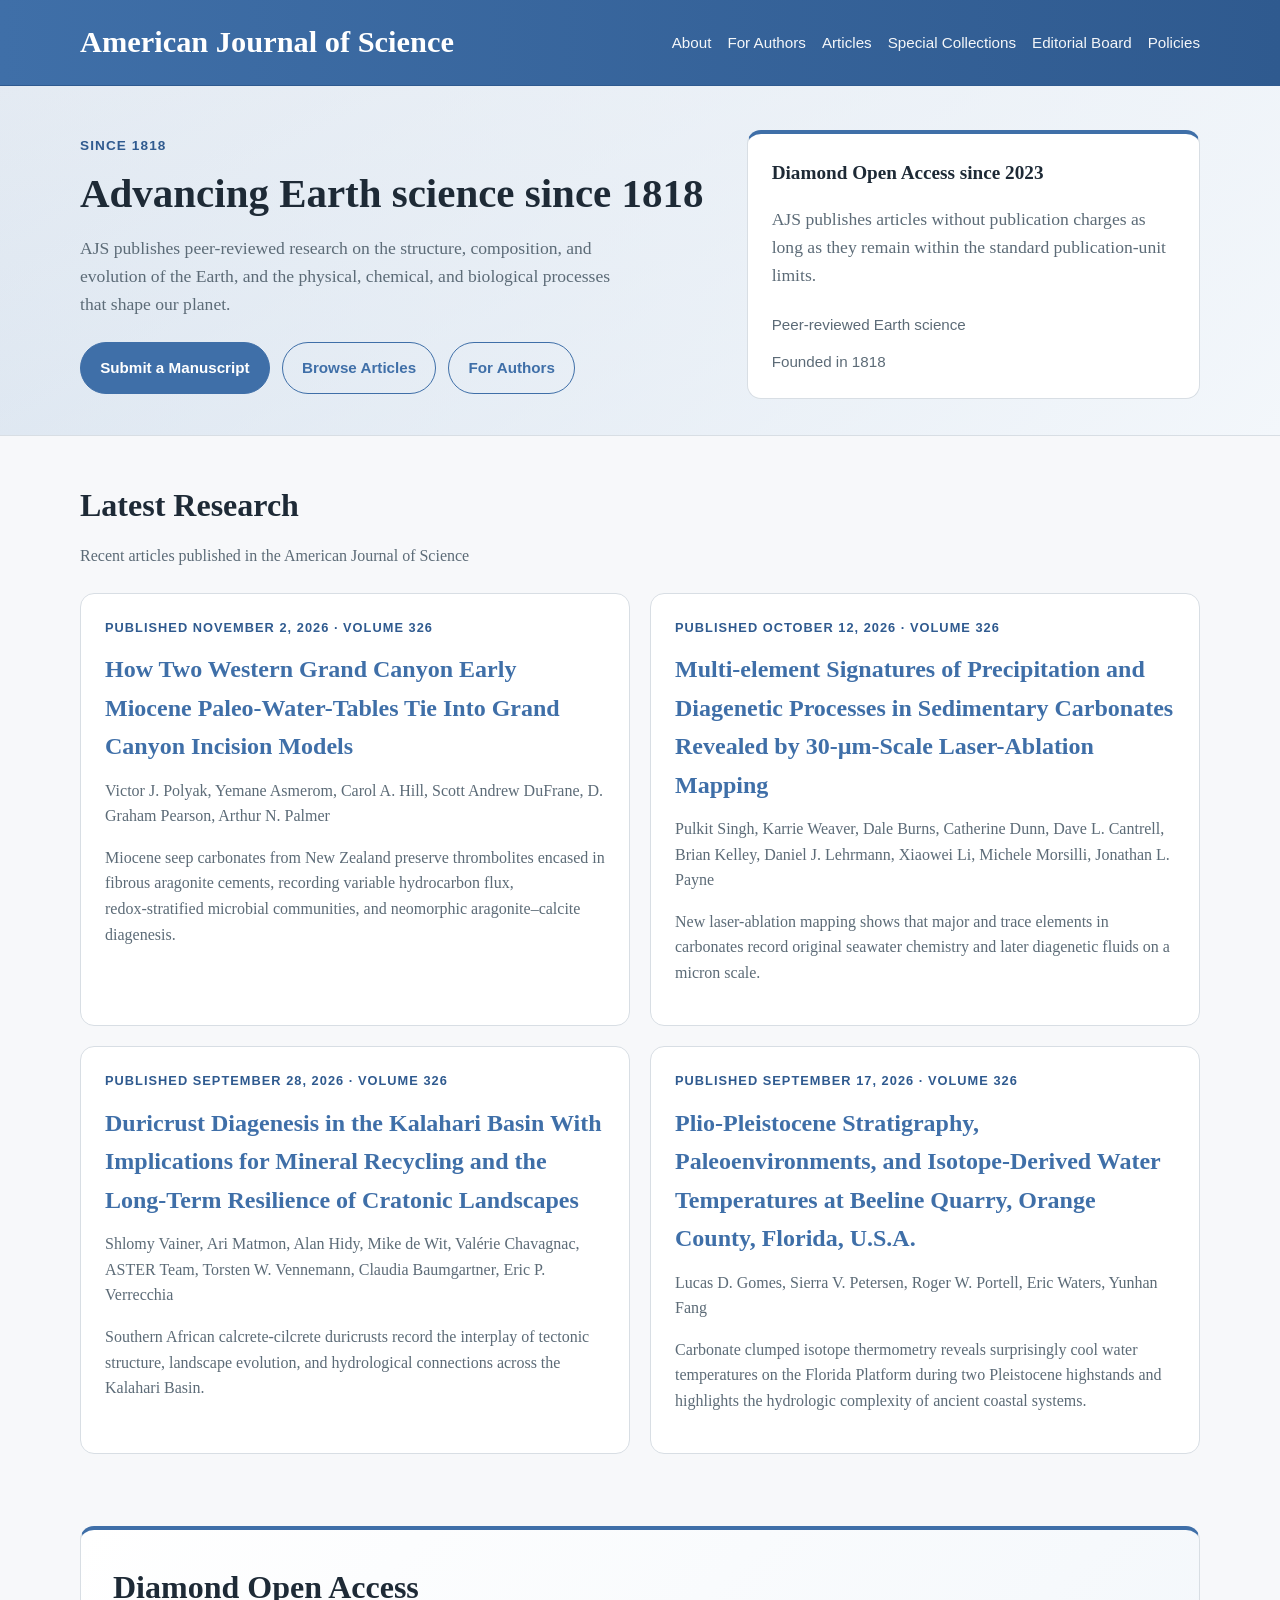
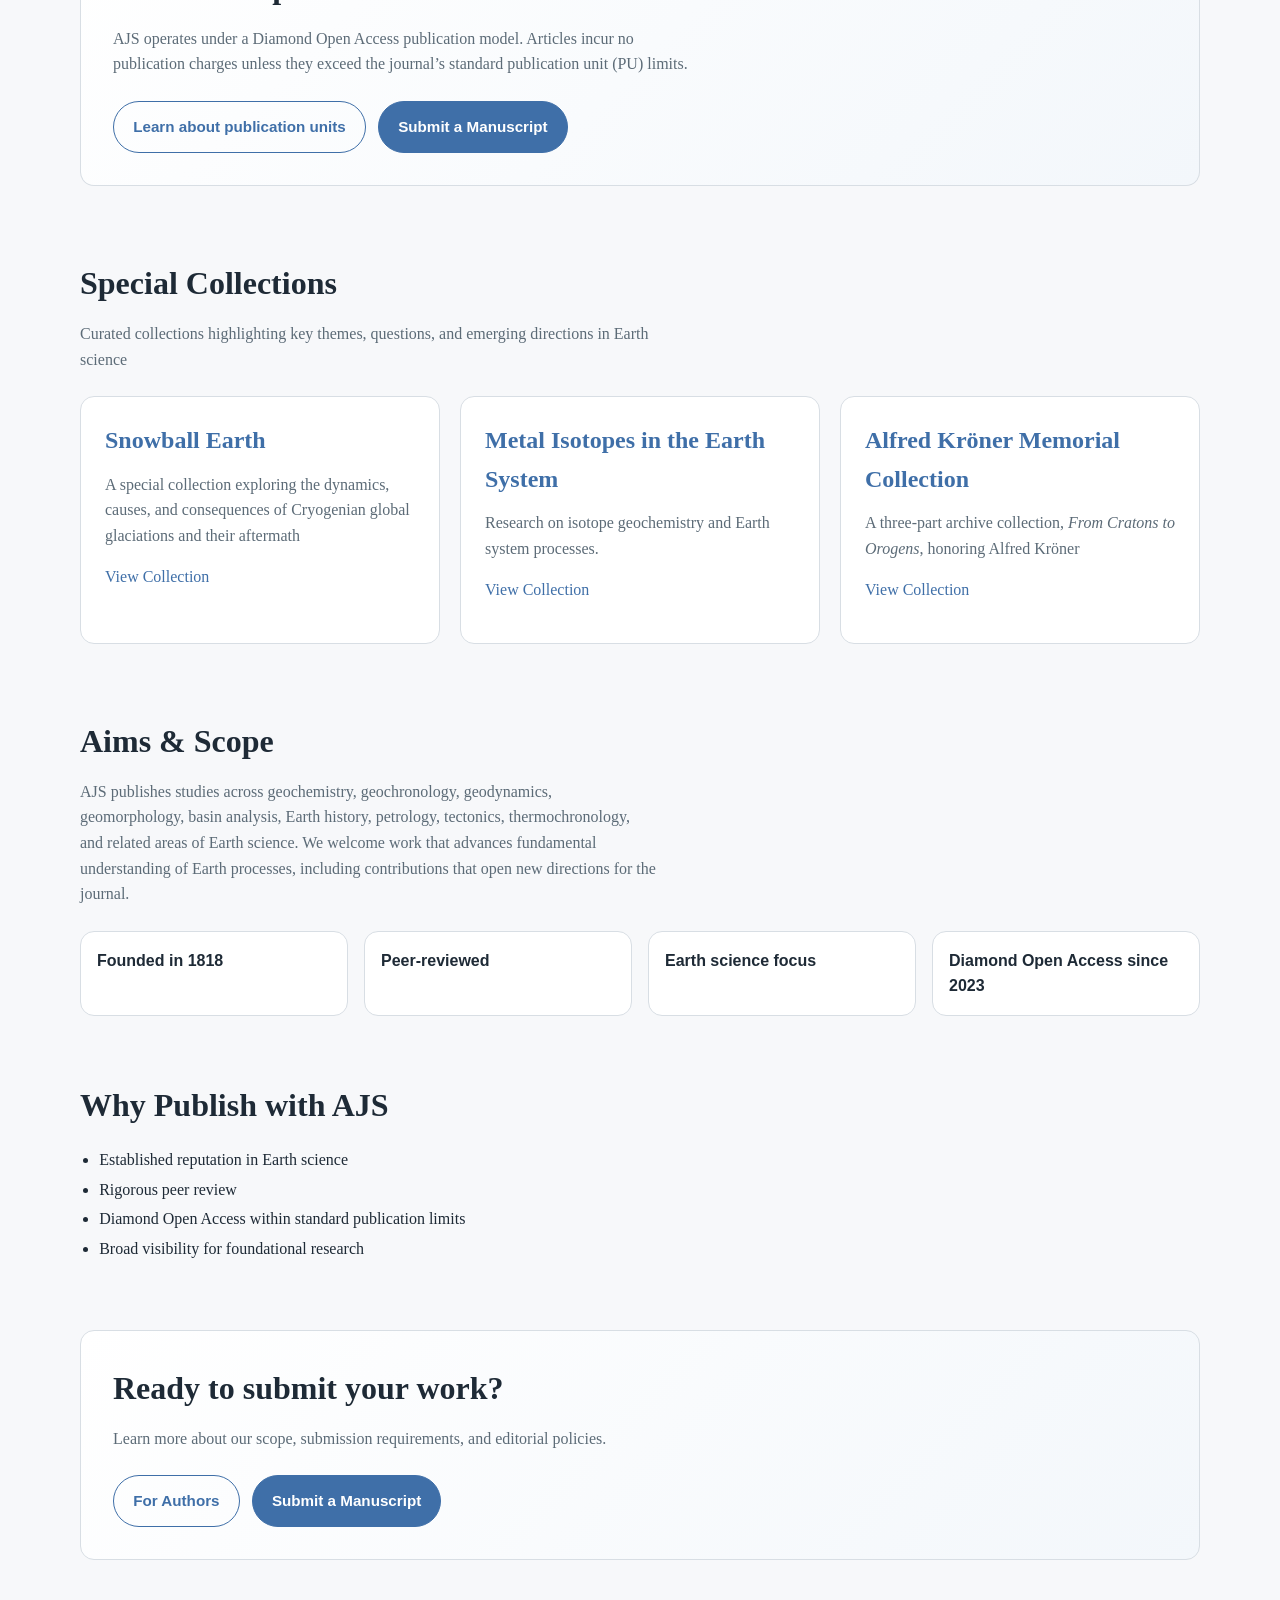
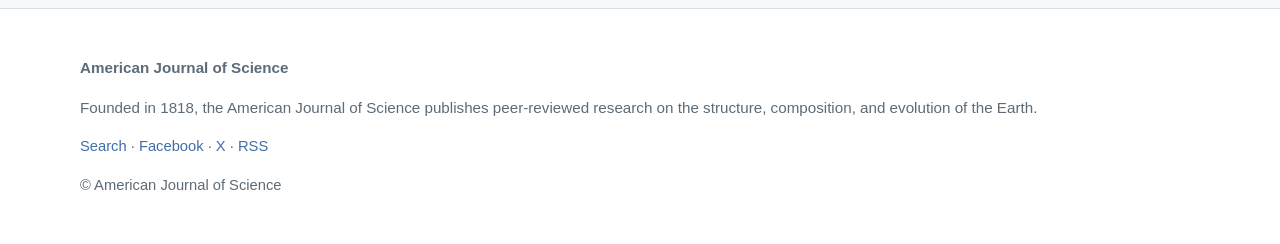
==== commit c0598b0d: "Update index.html" ====
--- a/index.html
+++ b/index.html
@@ -74,7 +74,14 @@
         </p>
 
         <div class="cards">
-	  
+	   <article class="card">
+	    <div class="article-meta">
+	      Published November 2, 2026 · Volume 326
+	    </div>
+            <h3><a href="https://ajsonline.org/article/171733">How Two Western Grand Canyon Early Miocene Paleo-Water-Tables Tie Into Grand Canyon Incision Models</a></h3>
+            <p>Victor J. Polyak, Yemane Asmerom, Carol A. Hill, Scott Andrew DuFrane, D. Graham Pearson, Arthur N. Palmer</p>
+            <p>Miocene seep carbonates from New Zealand preserve thrombolites encased in fibrous aragonite cements, recording variable hydrocarbon flux, redox‑stratified microbial communities, and neomorphic aragonite–calcite diagenesis.</p>
+          </article>
 	  <article class="card">
 	    <div class="article-meta">
 	      Published October 12, 2026 · Volume 326
@@ -102,17 +109,6 @@
             <p>Lucas D. Gomes, Sierra V. Petersen, Roger W. Portell, Eric Waters, Yunhan Fang</p>
             <p>Carbonate clumped isotope thermometry reveals surprisingly cool water temperatures on the Florida Platform during two Pleistocene highstands and highlights the hydrologic complexity of ancient coastal systems.</p>
           </article>
-	  
-
-	  <article class="card">
-	    <div class="article-meta">
-	      Published September 17, 2026 · Volume 326
-	    </div>
-            <h3><a href="https://ajsonline.org/article/166129">Thrombolite Genesis Under Dynamic Hydrocarbon Fluid Flux: Microbial Records From New Zealand Paleo-Seeps</a></h3>
-            <p>Richard Schinteie, Kathleen A. Campbell, Steven D. Hood, Daniel Birgel, Melissa J. Troup, Jörn Peckmann, Jens Greinert, Campbell S. Nelson</p>
-            <p>Miocene seep carbonates from New Zealand preserve thrombolites encased in fibrous aragonite cements, recording variable hydrocarbon flux, redox‑stratified microbial communities, and neomorphic aragonite–calcite diagenesis.</p>
-          </article>
-
 	  
 
 
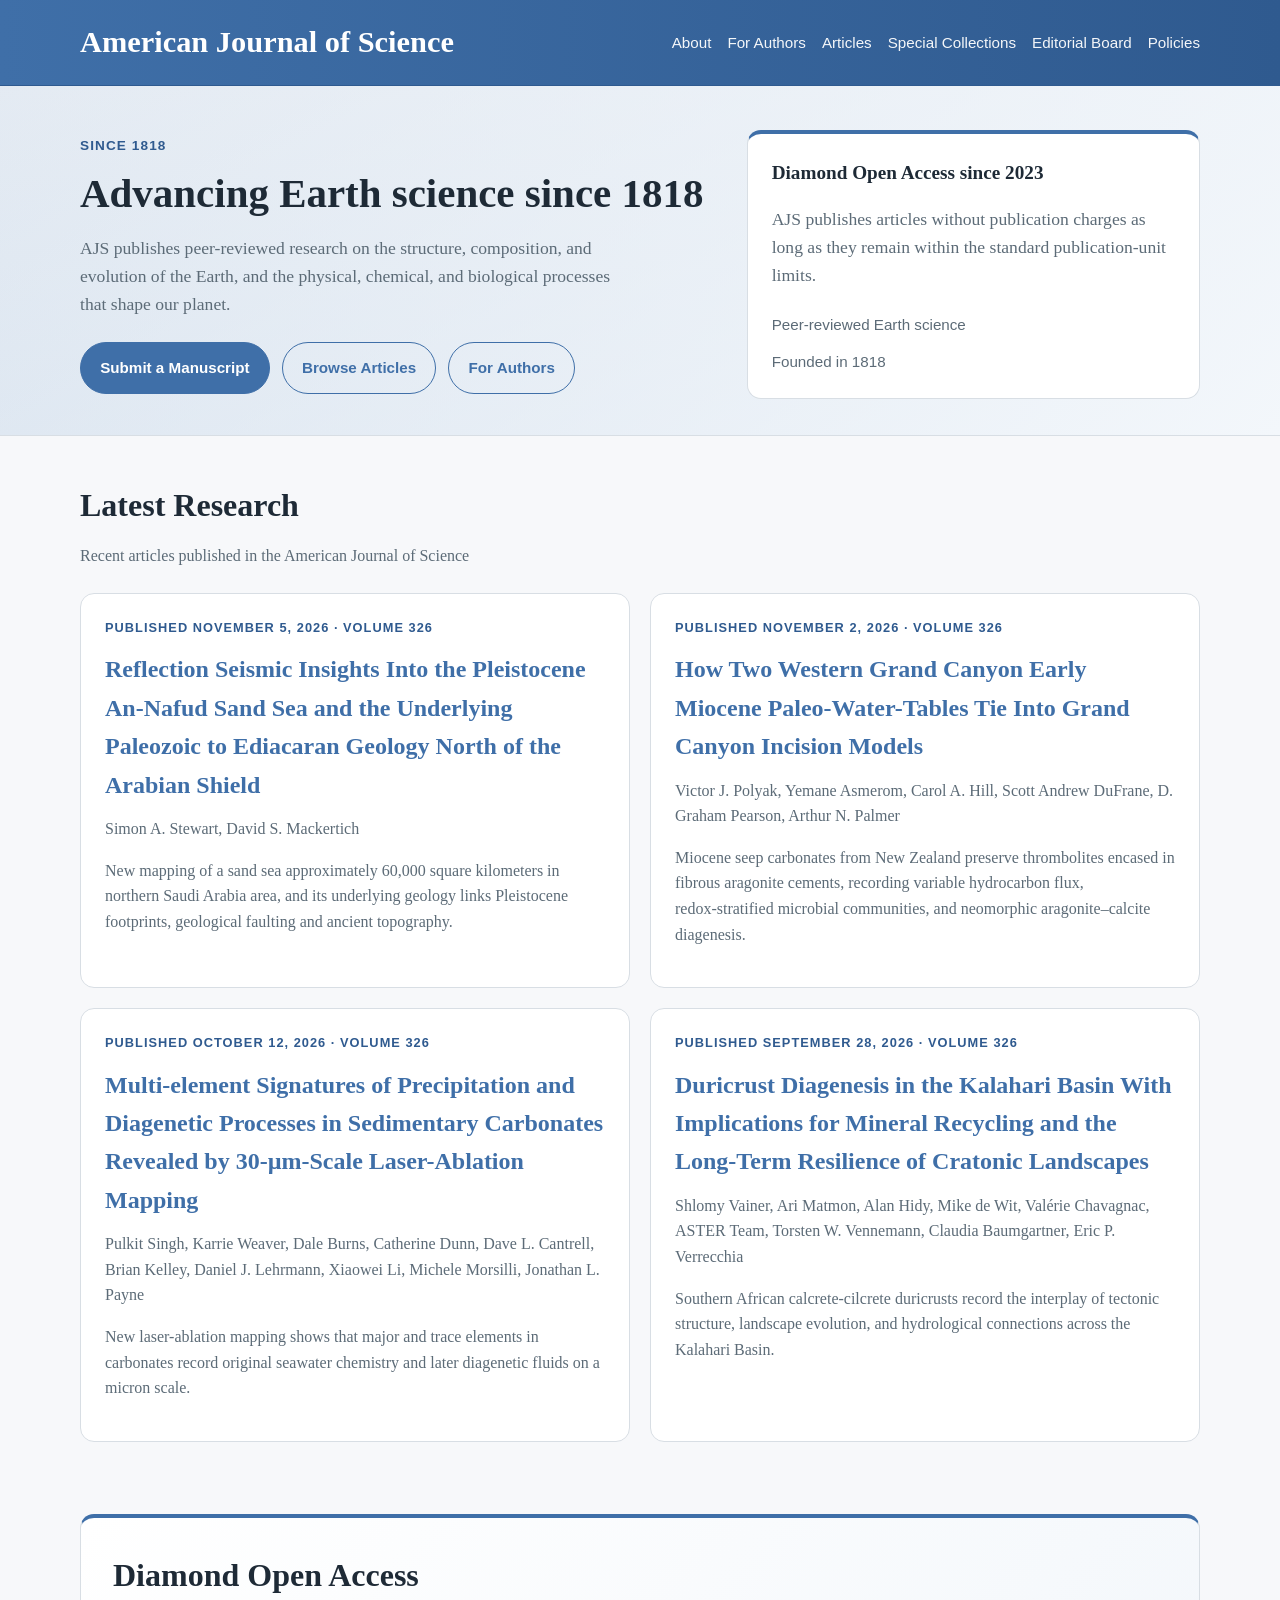
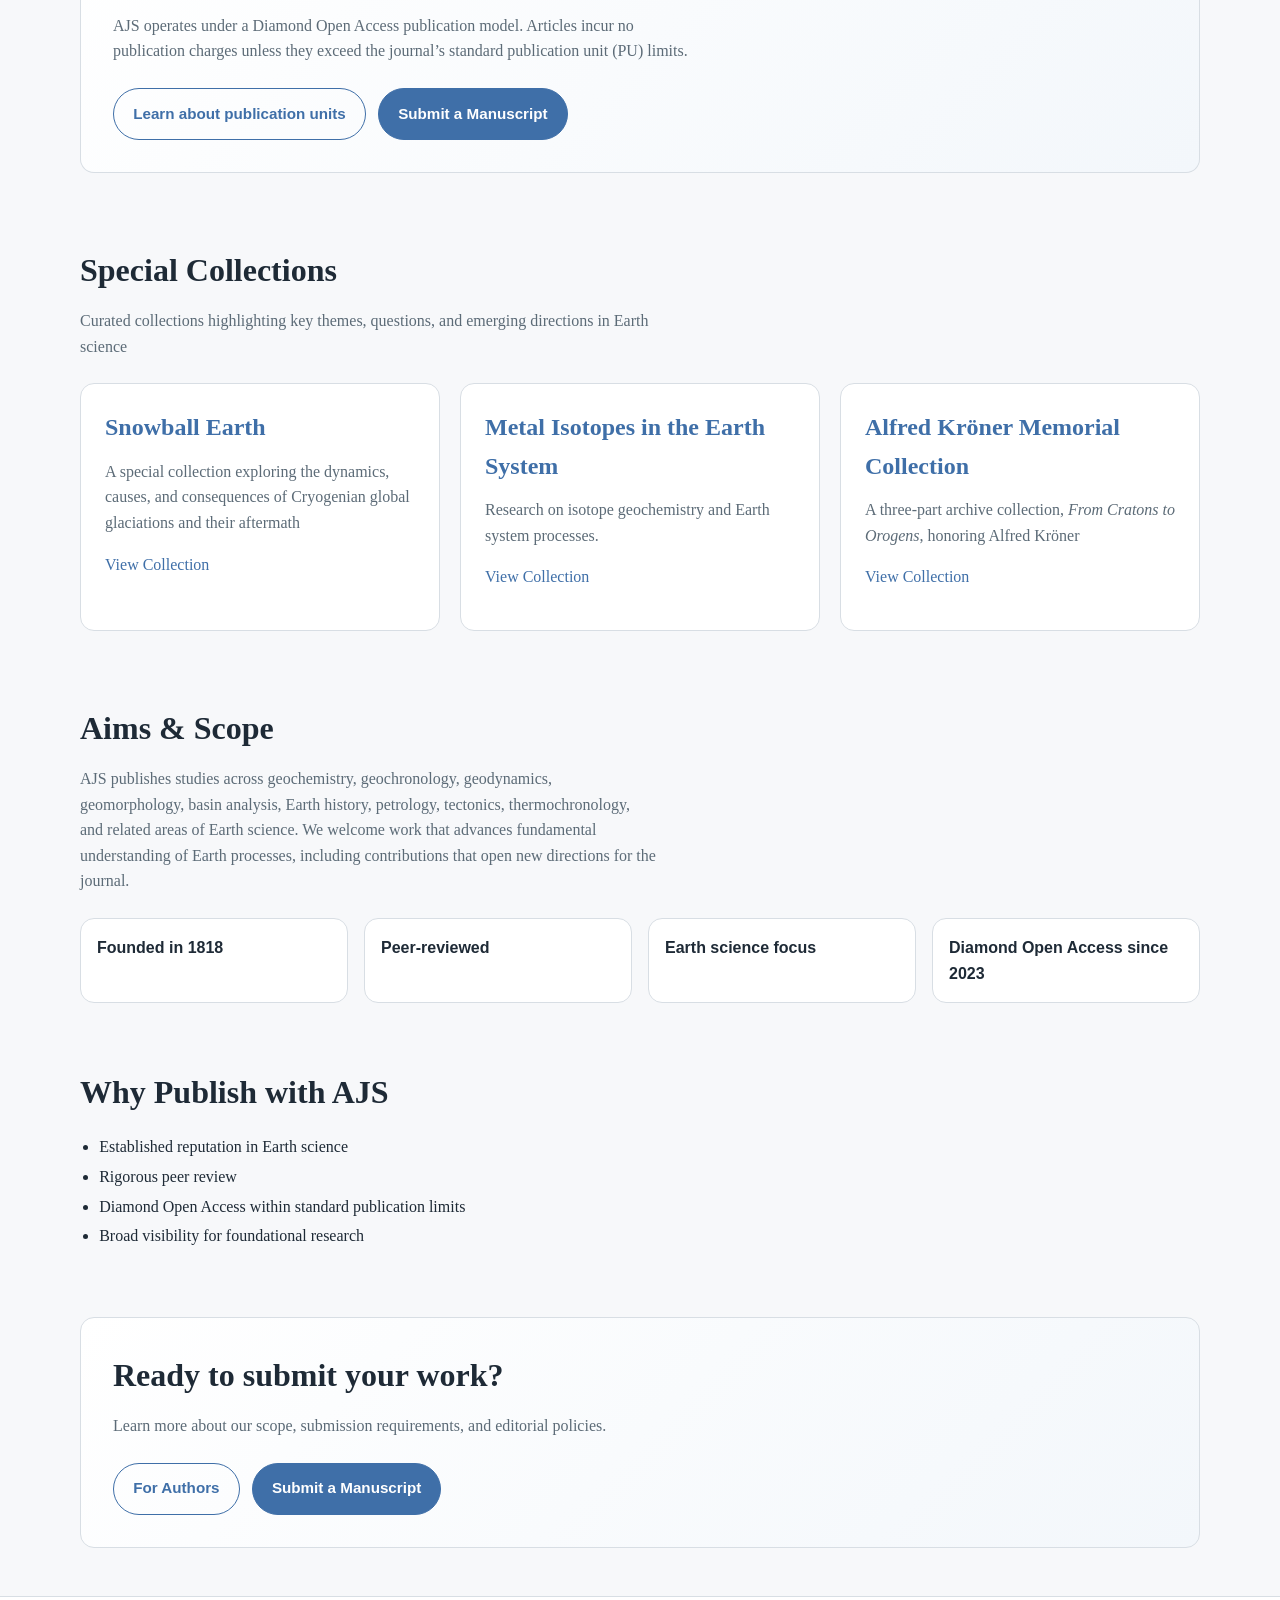
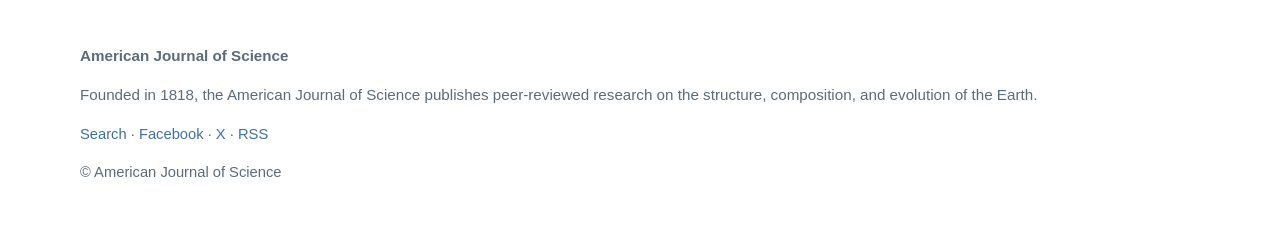
==== commit acfada38: "Update index.html" ====
--- a/index.html
+++ b/index.html
@@ -74,6 +74,17 @@
         </p>
 
         <div class="cards">
+
+	  
+	  <article class="card">
+	    <div class="article-meta">
+	      Published November 5, 2026 · Volume 326
+	    </div>
+            <h3><a href="https://ajsonline.org/article/172254">Reflection Seismic Insights Into the Pleistocene An-Nafud Sand Sea and the Underlying Paleozoic to Ediacaran Geology North of the Arabian Shield</a></h3>
+            <p>Simon A. Stewart, David S. Mackertich</p>
+            <p>New mapping of a sand sea approximately 60,000 square kilometers in northern Saudi Arabia area, and its underlying geology links Pleistocene footprints, geological faulting and ancient topography.</p>
+          </article>
+
 	   <article class="card">
 	    <div class="article-meta">
 	      Published November 2, 2026 · Volume 326
@@ -81,7 +92,8 @@
             <h3><a href="https://ajsonline.org/article/171733">How Two Western Grand Canyon Early Miocene Paleo-Water-Tables Tie Into Grand Canyon Incision Models</a></h3>
             <p>Victor J. Polyak, Yemane Asmerom, Carol A. Hill, Scott Andrew DuFrane, D. Graham Pearson, Arthur N. Palmer</p>
             <p>Miocene seep carbonates from New Zealand preserve thrombolites encased in fibrous aragonite cements, recording variable hydrocarbon flux, redox‑stratified microbial communities, and neomorphic aragonite–calcite diagenesis.</p>
-          </article>
+           </article>
+	   
 	  <article class="card">
 	    <div class="article-meta">
 	      Published October 12, 2026 · Volume 326
@@ -100,17 +112,7 @@
             <p>Shlomy Vainer, Ari Matmon, Alan Hidy, Mike de Wit, Valérie Chavagnac, ASTER Team, Torsten W. Vennemann, Claudia Baumgartner, Eric P. Verrecchia</p>
             <p>Southern African calcrete-cilcrete duricrusts record the interplay of tectonic structure,  landscape evolution, and hydrological connections across the Kalahari Basin.</p>
           </article>
-	  
-          <article class="card">
-	    <div class="article-meta">
-	      Published September 17, 2026 · Volume 326
-	    </div>
-            <h3><a href="https://ajsonline.org/article/167511">Plio-Pleistocene Stratigraphy, Paleoenvironments, and Isotope-Derived Water Temperatures at Beeline Quarry, Orange County, Florida, U.S.A.</a></h3>
-            <p>Lucas D. Gomes, Sierra V. Petersen, Roger W. Portell, Eric Waters, Yunhan Fang</p>
-            <p>Carbonate clumped isotope thermometry reveals surprisingly cool water temperatures on the Florida Platform during two Pleistocene highstands and highlights the hydrologic complexity of ancient coastal systems.</p>
-          </article>
-	  
-
+	  	  
 
 	  
         </div>
